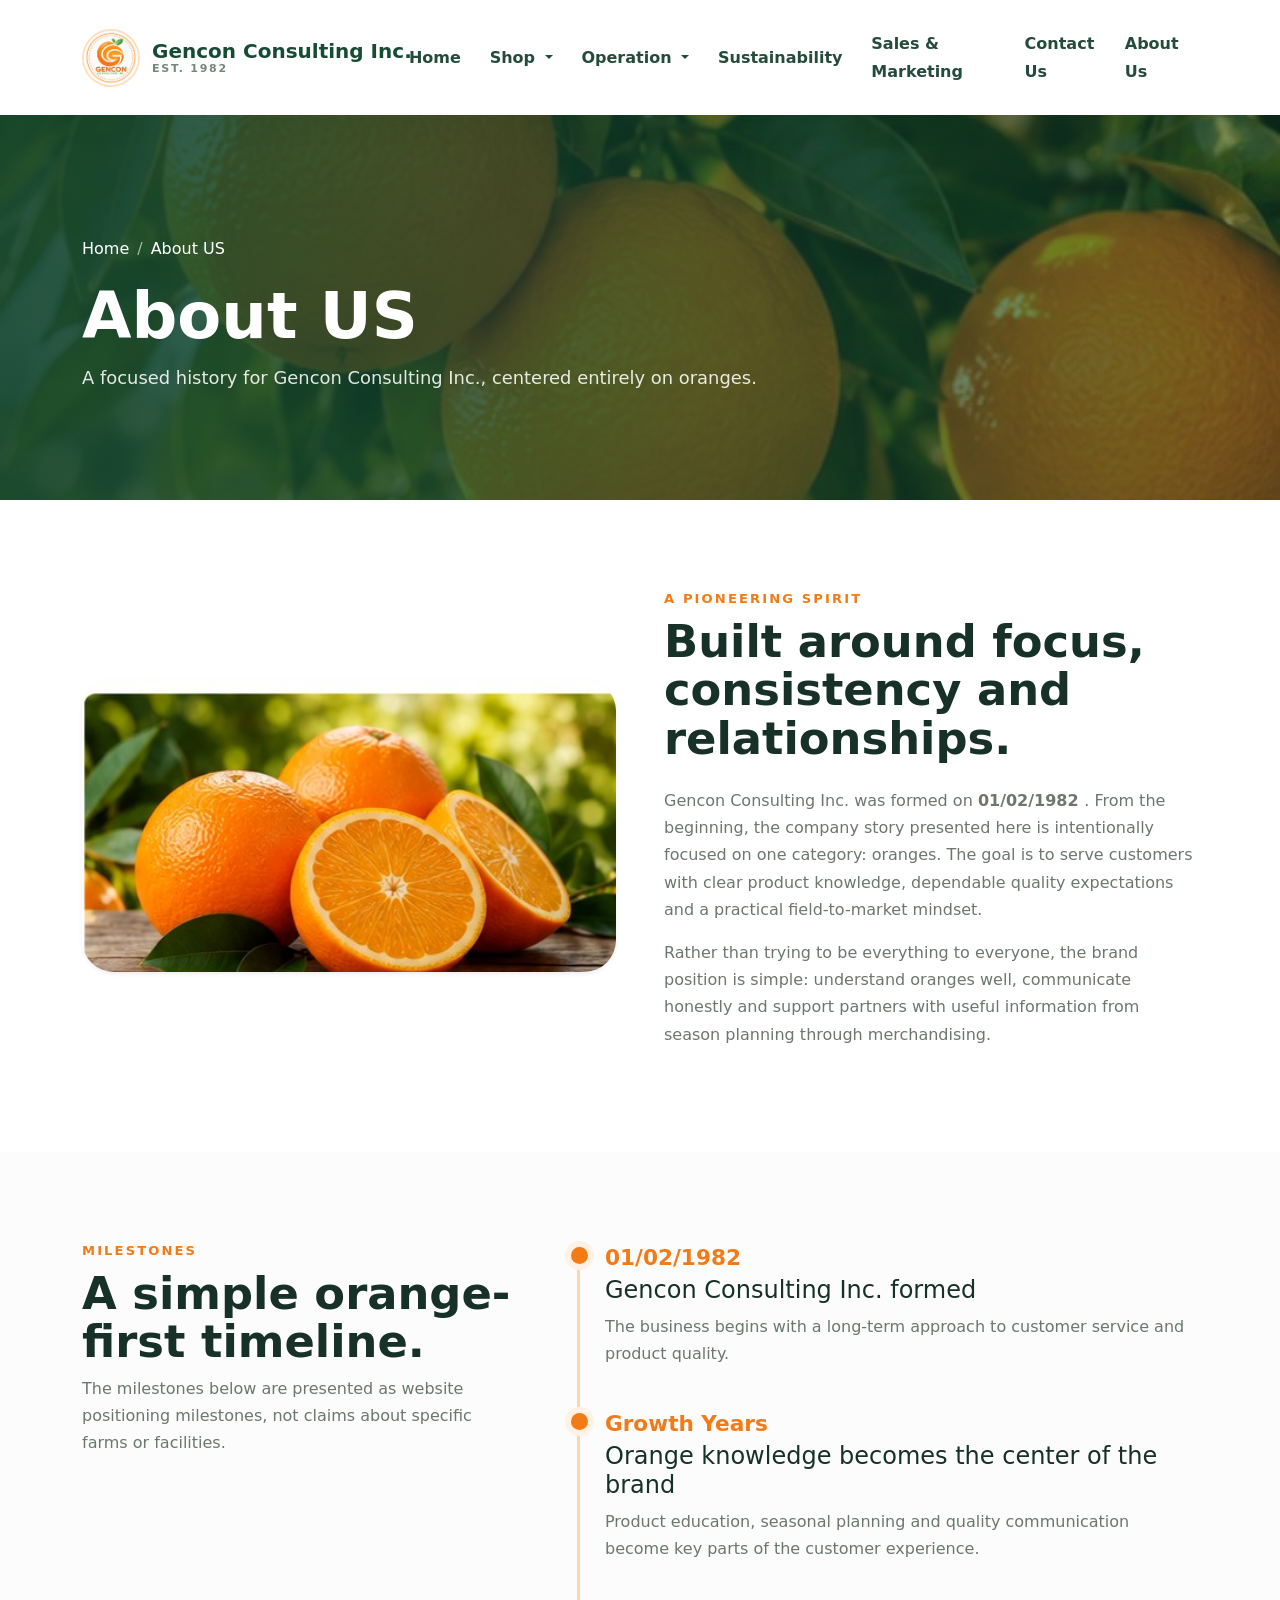
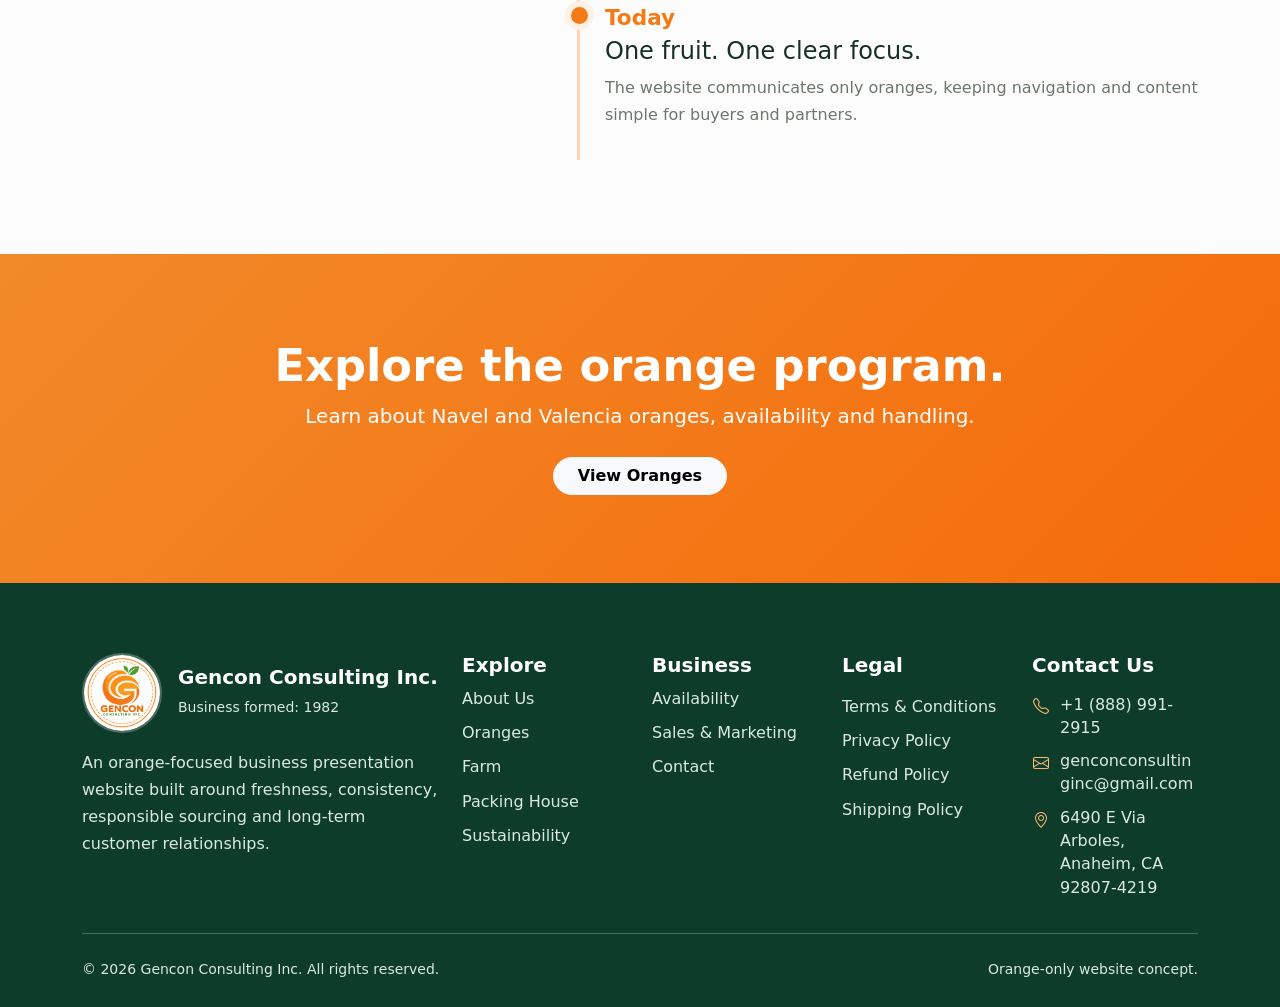
==== about.html @ 25b32a92 "new" ====
<!DOCTYPE html>
<html lang="en">
 <head>
  <meta charset="utf-8"/>
  <meta content="width=device-width, initial-scale=1" name="viewport"/>
  <title>
   Our Story | Gencon Consulting Inc.
  </title>
  <meta content="Gencon Consulting Inc. orange website" name="description"/>
  <link href="https://cdn.jsdelivr.net/npm/bootstrap@5.3.3/dist/css/bootstrap.min.css" rel="stylesheet"/>
  <link href="https://cdn.jsdelivr.net/npm/bootstrap-icons@1.11.3/font/bootstrap-icons.min.css" rel="stylesheet"/>
  <link href="assets/css/style.css" rel="stylesheet"/>
 </head>
 <body>

  <nav class="navbar navbar-expand-lg navbar-light sticky-top">
   <div class="container py-2">
    <a class="navbar-brand" href="/">
     <img alt="Gencon Consulting Inc. orange logo" class="brand-logo" src="assets/img/gencon-logo.jpg"/>
     <span class="brand-name">
      Gencon Consulting Inc.
      <small>
        EST. 1982
      </small>
     </span>
    </a>
    <button aria-controls="mainNav" aria-expanded="false" aria-label="Toggle navigation" class="navbar-toggler border-0" data-bs-target="#mainNav" data-bs-toggle="collapse" type="button">
     <span class="navbar-toggler-icon">
     </span>
    </button>
    <div class="collapse navbar-collapse" id="mainNav">
      <ul class="navbar-nav ms-auto align-items-lg-center">
      <li class="nav-item">
       <a class="nav-link" href="/">
        Home
       </a>
      </li>
      <li class="nav-item dropdown">
       <a class="nav-link dropdown-toggle" data-bs-toggle="dropdown" href="#" role="button" aria-expanded="false">
        Shop
       </a>
       <ul class="dropdown-menu border-0 shadow">
        <li><a class="dropdown-item" href="oranges.html">Oranges</a></li>
        <li><a class="dropdown-item" href="california-oranges.html">California Oranges</a></li>
       </ul>
      </li>
      <li class="nav-item dropdown">
       <a class="nav-link dropdown-toggle" data-bs-toggle="dropdown" href="#" role="button">
        Operation
       </a>
       <ul class="dropdown-menu border-0 shadow">
        <li>
         <a class="dropdown-item" href="farm.html">
          Farm
         </a>
        </li>
        <li>
         <a class="dropdown-item" href="packing-house.html">
          Packing House
         </a>
        </li>
        <li>
         <a class="dropdown-item" href="seasonal-availability.html">
          Seasonal Availability
         </a>
        </li>
       </ul>
      </li>
<li class="nav-item">
       <a class="nav-link" href="sustainability.html">
        Sustainability
       </a>
      </li>
      <li class="nav-item">
       <a class="nav-link" href="sales-marketing.html">
        Sales &amp; Marketing
       </a>
      </li>
      <li class="nav-item">
       <a class="nav-link" href="contact.html">
        Contact Us
       </a>
      </li>
      <li class="nav-item">
       <a class="nav-link" href="about.html">
        About Us
       </a>
      </li>
     </ul>
    </div>
   </div>
  </nav>
  <section class="page-hero">
   <div class="container">
    <nav aria-label="breadcrumb">
     <ol class="breadcrumb mb-3">
      <li class="breadcrumb-item">
       <a href="/">
        Home
       </a>
      </li>
      <li aria-current="page" class="breadcrumb-item active">
       About US
      </li>
     </ol>
    </nav>
    <h1>
     About US
    </h1>
    <p>
     A focused history for Gencon Consulting Inc., centered entirely on oranges.
    </p>
   </div>
  </section>
  <section class="section">
   <div class="container">
    <div class="row g-5 align-items-center">
     <div class="col-lg-6">
      <img alt="Fresh cut oranges" class="rounded-5 shadow-sm w-100" src="assets/img/orange-halves.jpg"/>
     </div>
     <div class="col-lg-6">
      <div class="section-eyebrow">
       A Pioneering Spirit
      </div>
      <h2 class="section-title mt-2">
       Built around focus, consistency and relationships.
      </h2>
      <p class="text-muted2 mt-4">
       Gencon Consulting Inc. was formed on
       <strong>
        01/02/1982
       </strong>
       . From the beginning, the company story presented here is intentionally focused on one category: oranges. The goal is to serve customers with clear product knowledge, dependable quality expectations and a practical field-to-market mindset.
      </p>
      <p class="text-muted2">
       Rather than trying to be everything to everyone, the brand position is simple: understand oranges well, communicate honestly and support partners with useful information from season planning through merchandising.
      </p>
     </div>
    </div>
   </div>
  </section>
  <section class="section soft-bg">
   <div class="container">
    <div class="row g-5">
     <div class="col-lg-5">
      <div class="section-eyebrow">
       Milestones
      </div>
      <h2 class="section-title mt-2">
       A simple orange-first timeline.
      </h2>
      <p class="text-muted2">
       The milestones below are presented as website positioning milestones, not claims about specific farms or facilities.
      </p>
     </div>
     <div class="col-lg-7">
      <div class="timeline">
       <div class="timeline-item">
        <div class="timeline-year">
         01/02/1982
        </div>
        <h4>
         Gencon Consulting Inc. formed
        </h4>
        <p class="text-muted2 mb-0">
         The business begins with a long-term approach to customer service and product quality.
        </p>
       </div>
       <div class="timeline-item">
        <div class="timeline-year">
         Growth Years
        </div>
        <h4>
         Orange knowledge becomes the center of the brand
        </h4>
        <p class="text-muted2 mb-0">
         Product education, seasonal planning and quality communication become key parts of the customer experience.
        </p>
       </div>
       <div class="timeline-item">
        <div class="timeline-year">
         Today
        </div>
        <h4>
         One fruit. One clear focus.
        </h4>
        <p class="text-muted2 mb-0">
         The website communicates only oranges, keeping navigation and content simple for buyers and partners.
        </p>
       </div>
      </div>
     </div>
    </div>
   </div>
  </section>
  <section class="section band-orange">
   <div class="container text-center">
    <h2 class="section-title text-white">
     Explore the orange program.
    </h2>
    <p class="lead mb-4">
     Learn about Navel and Valencia oranges, availability and handling.
    </p>
    <a class="btn btn-light rounded-pill fw-bold px-4" href="oranges.html">
     View Oranges
    </a>
   </div>
  </section>
  <footer class="footer mt-0">
   <div class="container">
    <div class="row g-4">
     <div class="col-lg-4">
      <div class="d-flex align-items-center gap-3 mb-3">
       <img alt="Gencon Consulting Inc. logo" class="footer-logo" src="assets/img/gencon-logo.jpg"/>
       <div>
        <h5 class="mb-1">
         Gencon Consulting Inc.
        </h5>
        <small>
         Business formed: 1982
        </small>
       </div>
      </div>
      <p class="mb-0">
       An orange-focused business presentation website built around freshness, consistency, responsible sourcing and long-term customer relationships.
      </p>
     </div>
     <div class="col-6 col-lg-2">
      <h5>
       Explore
      </h5>
      <a href="about.html">
       About Us
      </a>
      <a href="oranges.html">
       Oranges
      </a>
      <a href="farm.html">
       Farm
      </a>
      <a href="packing-house.html">
       Packing House
      </a>
      <a href="sustainability.html">
       Sustainability
      </a>
     </div>
     <div class="col-6 col-lg-2">
      <h5>
       Business
      </h5>
      <a href="seasonal-availability.html">
       Availability
      </a>
      <a href="sales-marketing.html">
       Sales &amp; Marketing
      </a>
      <a href="contact.html">
       Contact
      </a>
     </div>
     <div class="col-lg-4 footer-links-contact">
      <div class="row g-4">
       <div class="col-sm-6">
        <h5>
         Legal
        </h5>
        <a href="terms-and-conditions.html">
         Terms &amp; Conditions
        </a>
        <a href="privacy-policy.html">
         Privacy Policy
        </a>
        <a href="refund-policy.html">
         Refund Policy
        </a>
        <a href="shipping-information.html">
         Shipping Policy
        </a>
       </div>
       <div class="col-sm-6">
        <h5>
         Contact Us
        </h5>
        <div class="footer-contact">
         <div class="footer-contact-item">
          <i aria-hidden="true" class="bi bi-telephone">
          </i>
          <a href="tel:+18889912915">
           +1 (888) 991-2915
          </a>
         </div>
         <div class="footer-contact-item">
          <i aria-hidden="true" class="bi bi-envelope">
          </i>
          <a href="mailto:genconconsultinginc@gmail.com">
           genconconsultinginc@gmail.com
          </a>
         </div>
         <div class="footer-contact-item">
          <i aria-hidden="true" class="bi bi-geo-alt">
          </i>
          <span>
           6490 E Via Arboles, Anaheim, CA 92807-4219
          </span>
         </div>
        </div>
       </div>
      </div>
     </div>
    </div>
    <hr class="border-light opacity-25 my-4"/>
    <div class="d-flex justify-content-between flex-wrap gap-2 small">
     <span>
      © 2026 Gencon Consulting Inc. All rights reserved.
     </span>
     <span>
      Orange-only website concept.
     </span>
    </div>
   </div>
  </footer>
  <a aria-label="Back to top" class="back-to-top" href="#">
   <i class="bi bi-arrow-up">
   </i>
  </a>
  <script src="https://cdn.jsdelivr.net/npm/bootstrap@5.3.3/dist/js/bootstrap.bundle.min.js">
  </script>
  <script src="assets/js/main.js">
  </script>
 </body>
</html>
---- assets/css/style.css ----
:root {
  --orange:#f47a16;
  --orange-dark:#d95f00;
  --green:#174c34;
  --green-2:#2f7d4b;
  --cream:#fff8ef;
  --ink:#173129;
  --muted:#6b776f;
  --line:#e6ece8;
}
* {
  box-sizing:border-box
}
body {
  font-family:Inter,system-ui,-apple-system,Segoe UI,Roboto,Arial,sans-serif;
  color:var(--ink);
  background:#fff;
  line-height:1.7
}
a {
  text-decoration:none
}
img {
  max-width:100%
}
.top-strip {
  background:var(--green);
  color:#fff;
  font-size:.86rem;
  padding:.42rem 0
}
.navbar {
  background:#fff;
  box-shadow:0 6px 28px rgba(15,65,43,.08)
}
.navbar-brand {
  display:flex;
  align-items:center;
  gap:.75rem;
  color:var(--green)!important;
  font-weight:800;
  line-height:1.15
}
.brand-logo {
  width:58px;
  height:58px;
  object-fit:cover;
  border-radius:50%;
  border:2px solid #ffe0bf
}
.brand-name small {
  display:block;
  font-size:.69rem;
  letter-spacing:.16em;
  color:#74877b;
  font-weight:700
}
.nav-link {
  font-weight:700;
  color:#254b3c!important;
  padding:.9rem .9rem!important
}
.nav-link:hover,.nav-link.active {
  color:var(--orange)!important
}
.btn-orange {
  background:var(--orange);
  border-color:var(--orange);
  color:#fff;
  font-weight:800;
  border-radius:999px;
  padding:.8rem 1.45rem
}
.btn-orange:hover {
  background:var(--orange-dark);
  border-color:var(--orange-dark);
  color:#fff
}
.btn-outline-green {
  border:2px solid var(--green);
  color:var(--green);
  font-weight:800;
  border-radius:999px;
  padding:.72rem 1.35rem
}
.btn-outline-green:hover {
  background:var(--green);
  color:#fff
}
.hero {
  position:relative;
  min-height:620px;
  background:linear-gradient(90deg,rgba(255,255,255,.98) 0%,rgba(255,255,255,.87) 42%,rgba(255,255,255,.12) 67%),url('../img/hero-oranges.jpg') center/cover no-repeat;
  display:flex;
  align-items:center
}
.hero .eyebrow,.section-eyebrow {
  color:var(--orange);
  font-weight:900;
  letter-spacing:.16em;
  text-transform:uppercase;
  font-size:.82rem
}
.hero h1 {
  font-size:clamp(3rem,5vw,5.7rem);
  line-height:.98;
  font-weight:900;
  max-width:780px
}
.hero p {
  font-size:1.12rem;
  max-width:610px;
  color:#4f5e56
}
.section {
  padding:88px 0
}
.section-sm {
  padding:62px 0
}
.section-title {
  font-weight:900;
  line-height:1.08;
  font-size:clamp(2rem,3.5vw,3.8rem)
}
.text-muted2 {
  color:var(--muted)
}
.feature-card {
 
  border:1px solid var(--line);
  border-radius:24px;
  background:#fff;
  padding:28px;
  transition:.25s ease
}
.feature-card:hover {
  transform:translateY(-5px);
  box-shadow:0 18px 45px rgba(26,70,49,.1)
}
.icon-badge {
  width:58px;
  height:58px;
  border-radius:50%;
  display:grid;
  place-items:center;
  background:#fff1e2;
  color:var(--orange);
  font-size:1.45rem;
  margin-bottom:1rem
}
.photo-card {
  border-radius:28px;
  overflow:hidden;
  box-shadow:0 20px 60px rgba(19,64,43,.14)
}
.photo-card img {
  width:100%;
  height:100%;
  object-fit:cover
}
.band-green {
  background:var(--green);
  color:#fff
}
.band-orange {
  background:linear-gradient(135deg,#f28a2a,#f56b0a);
  color:#fff
}
.info-chip {
  display:inline-flex;
  align-items:center;
  gap:.45rem;
  padding:.45rem .8rem;
  border-radius:999px;
  background:#fff1e3;
  color:#a84d00;
  font-weight:800;
  font-size:.87rem
}
.page-hero {
  padding:120px 0 90px;
  background:linear-gradient(90deg,rgba(18,68,46,.92),rgba(18,68,46,.54)),url('../img/orange-cluster.jpg') center/cover;
  color:#fff
}
.page-hero h1 {
  font-weight:900;
  font-size:clamp(2.7rem,5vw,5rem)
}
.page-hero p {
  max-width:720px;
  font-size:1.12rem;
  color:rgba(255,255,255,.88)
}
.breadcrumb-item+.breadcrumb-item::before {
  color:rgba(255,255,255,.6)
}
.breadcrumb a,.breadcrumb-item.active {
  color:#fff
}
.timeline {
  position:relative;
  padding-left:38px
}
.timeline:before {
  content:"";
  position:absolute;
  left:10px;
  top:6px;
  bottom:6px;
  width:3px;
  background:#ffd4ac
}
.timeline-item {
  position:relative;
  padding:0 0 38px
}
.timeline-item:before {
  content:"";
  position:absolute;
  left:-34px;
  top:7px;
  width:17px;
  height:17px;
  border-radius:50%;
  background:var(--orange);
  box-shadow:0 0 0 6px #fff1e4
}
.timeline-year {
  font-weight:900;
  color:var(--orange);
  font-size:1.35rem
}
.orange-tabs .nav-link {
  border:1px solid var(--line);
  margin-right:.6rem;
  border-radius:999px!important;
  color:var(--green)!important;
  background:#fff
}
.orange-tabs .nav-link.active {
  background:var(--orange)!important;
  color:#fff!important;
  border-color:var(--orange)!important
}
.availability-table {
  overflow:hidden;
  border-radius:20px;
  border:1px solid var(--line)
}
.availability-table .month {
  font-size:.74rem;
  text-transform:uppercase;
  font-weight:900;
  color:#617168
}
.availability-bar {
  height:12px;
  background:#edf1ee;
  border-radius:10px;
  overflow:hidden
}
.availability-fill {
  height:100%;
  background:linear-gradient(90deg,#f6a140,#f36e0a);
  border-radius:10px
}
.soft-bg {
  background:#fbfcfb
}
.orange-bg {
  background:#fff7ec
}
.form-control,.form-select {
  border-radius:14px;
  padding:.82rem 1rem;
  border:1px solid #dfe7e2
}
.form-control:focus,.form-select:focus {
  border-color:#f6a15c;
  box-shadow:0 0 0 .2rem rgba(244,122,22,.12)
}
.footer {
  background:#0d3c2a;
  color:#dce9e1;
  padding:70px 0 25px
}
.footer h5 {
  color:#fff;
  font-weight:900
}
.footer a {
  color:#dce9e1;
  display:block;
  margin:.45rem 0
}
.footer a:hover {
  color:#ffb872
}
.footer-logo {
  width:80px;
  height:80px;
  border-radius:50%;
  object-fit:cover;
  border:2px solid rgba(255,255,255,.25)
}
.footer-links-contact h5 {
  margin-bottom: 1rem;
}
.footer-contact {
  margin-top: 0.15rem;
}
.footer-contact-item {
  display: flex;
  align-items: flex-start;
  gap: 0.65rem;
  margin: 0.65rem 0;
  line-height: 1.45;
}
.footer-contact-item i {
  flex: 0 0 1.1rem;
  width: 1.1rem;
  margin-top: 0.18rem;
  color: #ffb872;
  font-size: 1rem;
  text-align: center;
}
.footer-contact-item a, .footer-contact-item span {
  display: inline;
  margin: 0;
  overflow-wrap: anywhere;
}
.legal-copy h2 {
  font-weight:900;
  margin-top:2rem
}
.legal-copy h3 {
  font-weight:800;
  margin-top:1.5rem
}
.legal-copy p,.legal-copy li {
  color:#52635a
}
.card-clean {
  border:1px solid var(--line);
  border-radius:24px;
  overflow:hidden;
  background:#fff
}
.card-clean .card-body {
  padding:28px
}
.stat {
  border-left:4px solid var(--orange);
  padding-left:18px
}
.stat strong {
  display:block;
  font-size:1.7rem;
  color:var(--green)
}
.back-to-top {
  position:fixed;
  right:18px;
  bottom:18px;
  width:46px;
  height:46px;
  border-radius:50%;
  display:none;
  place-items:center;
  background:var(--green);
  color:#fff;
  z-index:1000;
  box-shadow:0 10px 25px rgba(0,0,0,.18)
}
@media (max-width:991.98px) {
  .hero {
    min-height:560px;
    background:linear-gradient(90deg,rgba(255,255,255,.96),rgba(255,255,255,.78)),url('../img/hero-oranges.jpg') center/cover
  }
  .navbar-collapse {
    padding:1rem 0
  }
  .page-hero {
    padding:90px 0 70px
  }
}
@media (max-width:575.98px) {
  .brand-name {
    font-size:.95rem
  }
  .brand-logo {
    width:48px;
    height:48px
  }
  .hero {
    min-height:520px
  }
  .section {
    padding:68px 0
  }
}


/* Added shopping and California orange pages */
.shop-page { background:#fffdf9; }
.shop-content { max-width:1180px; }
.shop-intro { text-align:center; max-width:900px; margin:0 auto; }
.shop-intro img { width:210px; height:210px; object-fit:contain; }
.product-card { border:1px solid var(--line); border-radius:22px; overflow:hidden; height:100%; background:#fff; transition:.25s ease; }
.product-card:hover { transform:translateY(-5px); box-shadow:0 18px 40px rgba(26,70,49,.10); }
.product-card .product-img { width:100%; height:230px; object-fit:contain; padding:20px; background:#fffaf4; }
.product-card .card-body { padding:22px; }
.product-price { color:var(--orange); font-size:1.35rem; font-weight:900; }
.shipping-content { max-width:1050px; }
.shipping-content figure { margin:25px auto 35px; text-align:center; }
.shipping-content figure img { width:100%; max-height:480px; object-fit:cover; border-radius:24px; box-shadow:0 18px 45px rgba(19,64,43,.12); }
.shipping-content figcaption { margin-top:10px; color:var(--muted); font-size:.9rem; }
.shipping-content .notice { border-left:5px solid var(--orange); background:#fff5e9; border-radius:12px; padding:18px 20px; }
.shipping-content .warning { color:#d93f22; font-weight:800; }
.shipping-content li { margin-bottom:16px; }
.orange-carousel .carousel-item img { height:390px; object-fit:contain; background:#fffaf4; border-radius:24px; }
.orange-carousel .carousel-caption { background:rgba(23,49,41,.86); border-radius:15px; padding:12px 18px; }
@media(max-width:575.98px){ .orange-carousel .carousel-item img{height:280px;} .product-card .product-img{height:200px;} }
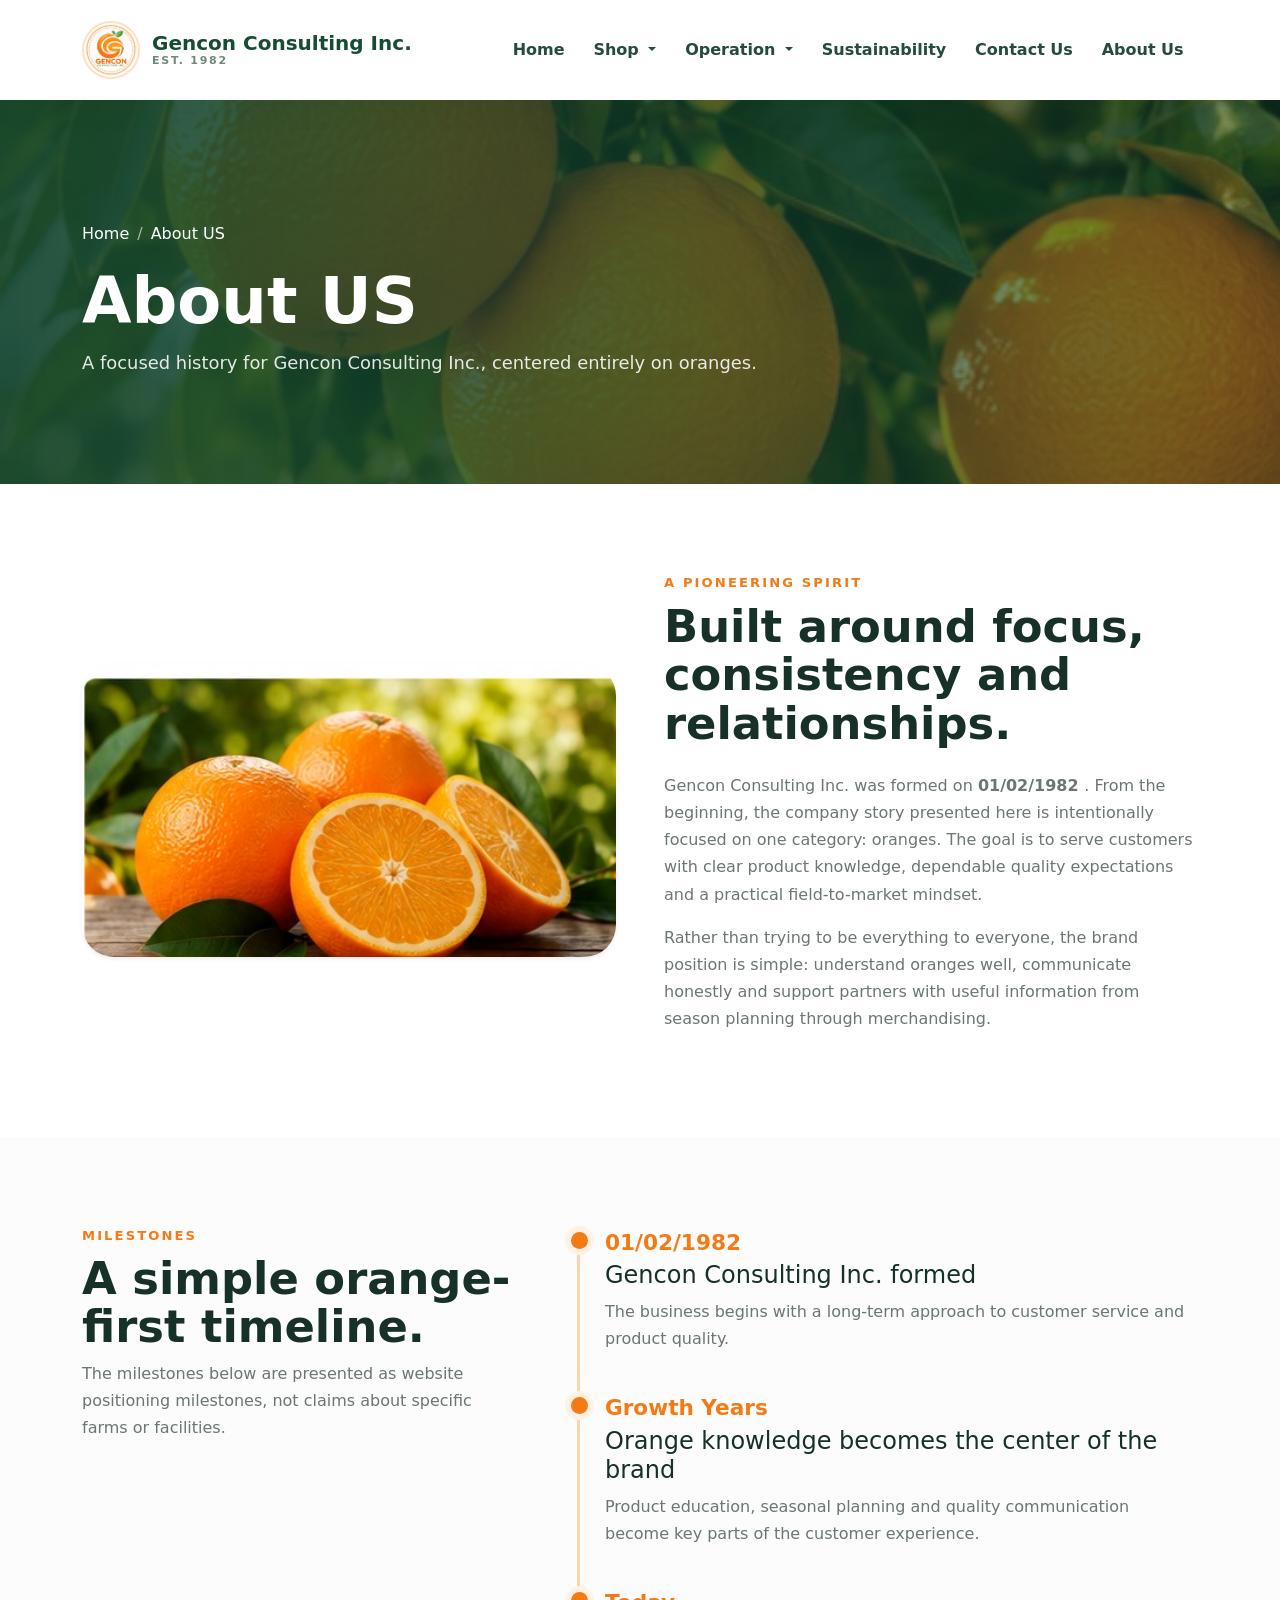
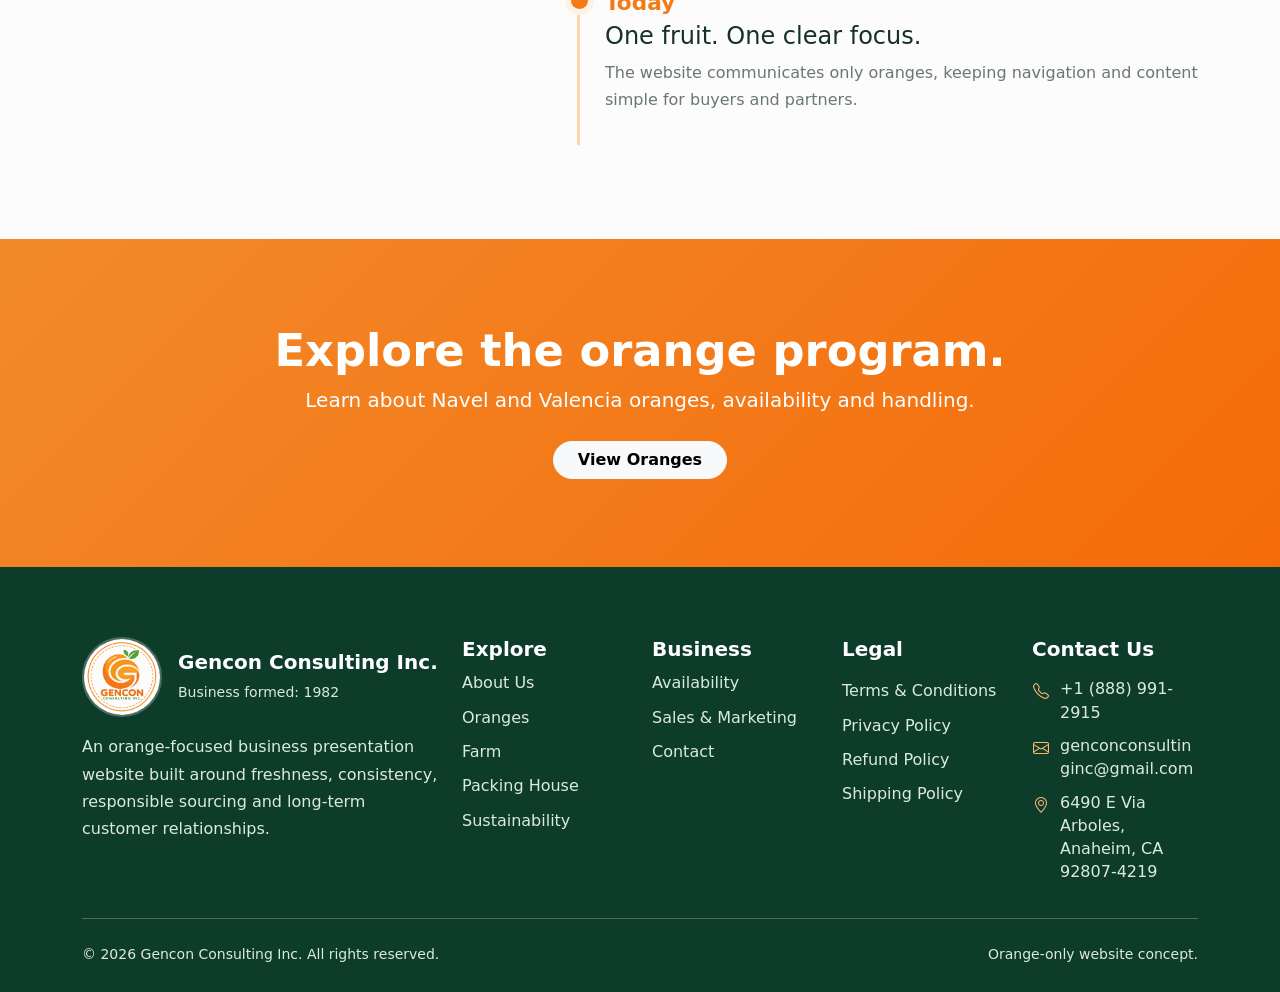
==== commit b741fe6c: "new" ====
--- a/about.html
+++ b/about.html
@@ -64,6 +64,11 @@
           Seasonal Availability
          </a>
         </li>
+        <li>
+       <a class="dropdown-item"href="sales-marketing.html">
+        Sales &amp; Marketing
+       </a>
+      </li>
        </ul>
       </li>
 <li class="nav-item">
@@ -71,11 +76,7 @@
         Sustainability
        </a>
       </li>
-      <li class="nav-item">
-       <a class="nav-link" href="sales-marketing.html">
-        Sales &amp; Marketing
-       </a>
-      </li>
+      
       <li class="nav-item">
        <a class="nav-link" href="contact.html">
         Contact Us
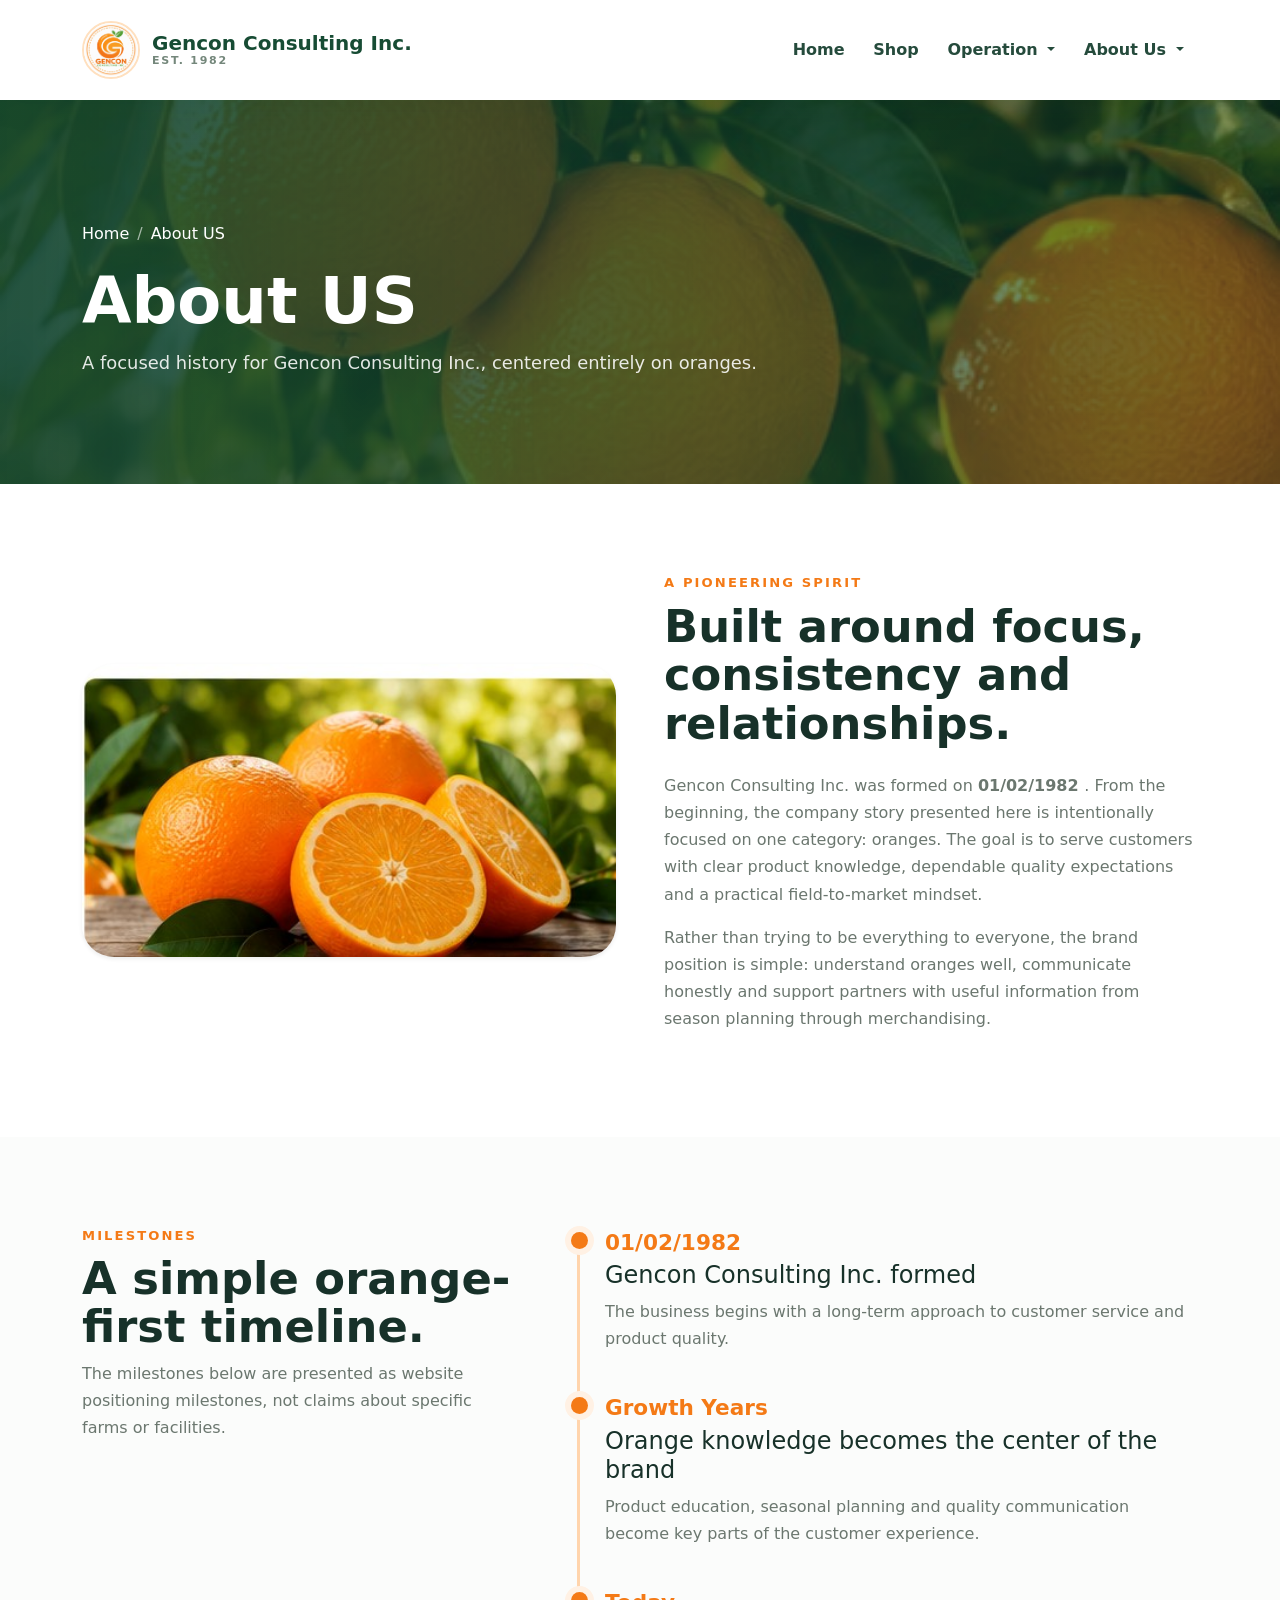
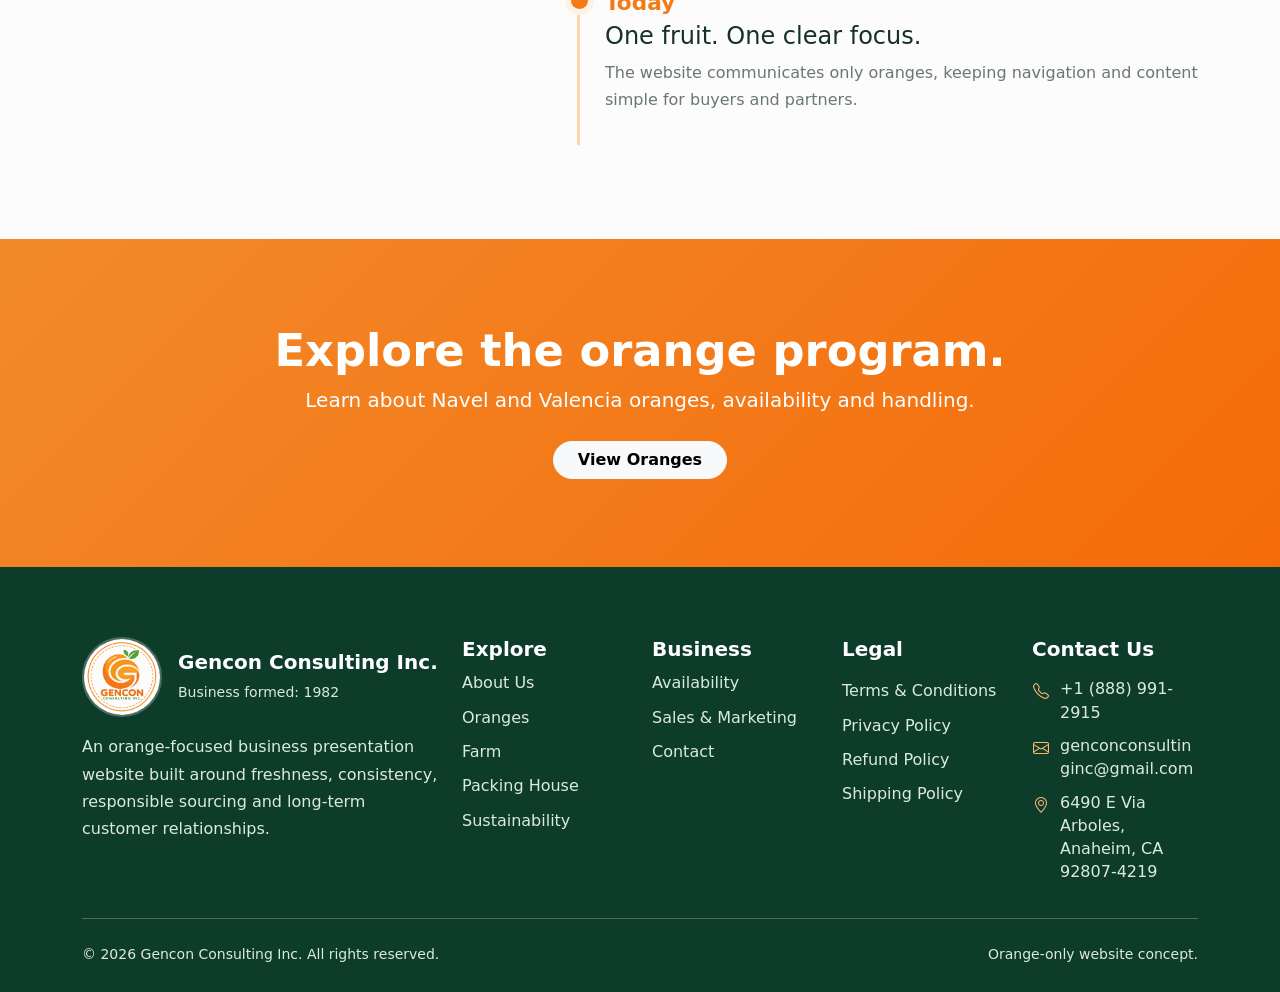
==== commit 97cbcf4e: "new" ====
--- a/about.html
+++ b/about.html
@@ -29,26 +29,23 @@
      </span>
     </button>
     <div class="collapse navbar-collapse" id="mainNav">
-      <ul class="navbar-nav ms-auto align-items-lg-center">
+     <ul class="navbar-nav ms-auto align-items-lg-center">
       <li class="nav-item">
        <a class="nav-link" href="/">
         Home
        </a>
       </li>
-      <li class="nav-item dropdown">
-       <a class="nav-link dropdown-toggle" data-bs-toggle="dropdown" href="#" role="button" aria-expanded="false">
+      <li class="nav-item">
+       <a class="nav-link" href="california-oranges.html">
         Shop
        </a>
-       <ul class="dropdown-menu border-0 shadow">
-        <li><a class="dropdown-item" href="oranges.html">Oranges</a></li>
-        <li><a class="dropdown-item" href="california-oranges.html">California Oranges</a></li>
-       </ul>
       </li>
       <li class="nav-item dropdown">
        <a class="nav-link dropdown-toggle" data-bs-toggle="dropdown" href="#" role="button">
         Operation
        </a>
        <ul class="dropdown-menu border-0 shadow">
+        <li><a class="dropdown-item" href="oranges.html">Oranges</a></li>
         <li>
          <a class="dropdown-item" href="farm.html">
           Farm
@@ -69,23 +66,21 @@
         Sales &amp; Marketing
        </a>
       </li>
+        <a class="dropdown-item"href="sustainability.html">
+        Sustainability
+       </a>
+      </li>
        </ul>
       </li>
-<li class="nav-item">
-       <a class="nav-link" href="sustainability.html">
-        Sustainability
-       </a>
-      </li>
       
-      <li class="nav-item">
-       <a class="nav-link" href="contact.html">
-        Contact Us
-       </a>
-      </li>
-      <li class="nav-item">
-       <a class="nav-link" href="about.html">
+      <li class="nav-item dropdown">
+       <a class="nav-link dropdown-toggle" data-bs-toggle="dropdown" href="#" role="button" aria-expanded="false">
         About Us
        </a>
+       <ul class="dropdown-menu border-0 shadow">
+         <li><a class="dropdown-item" href="about.html">About</a></li>
+         <li><a class="dropdown-item" href="contact.html">Contact US</a></li>
+       </ul>
       </li>
      </ul>
     </div>
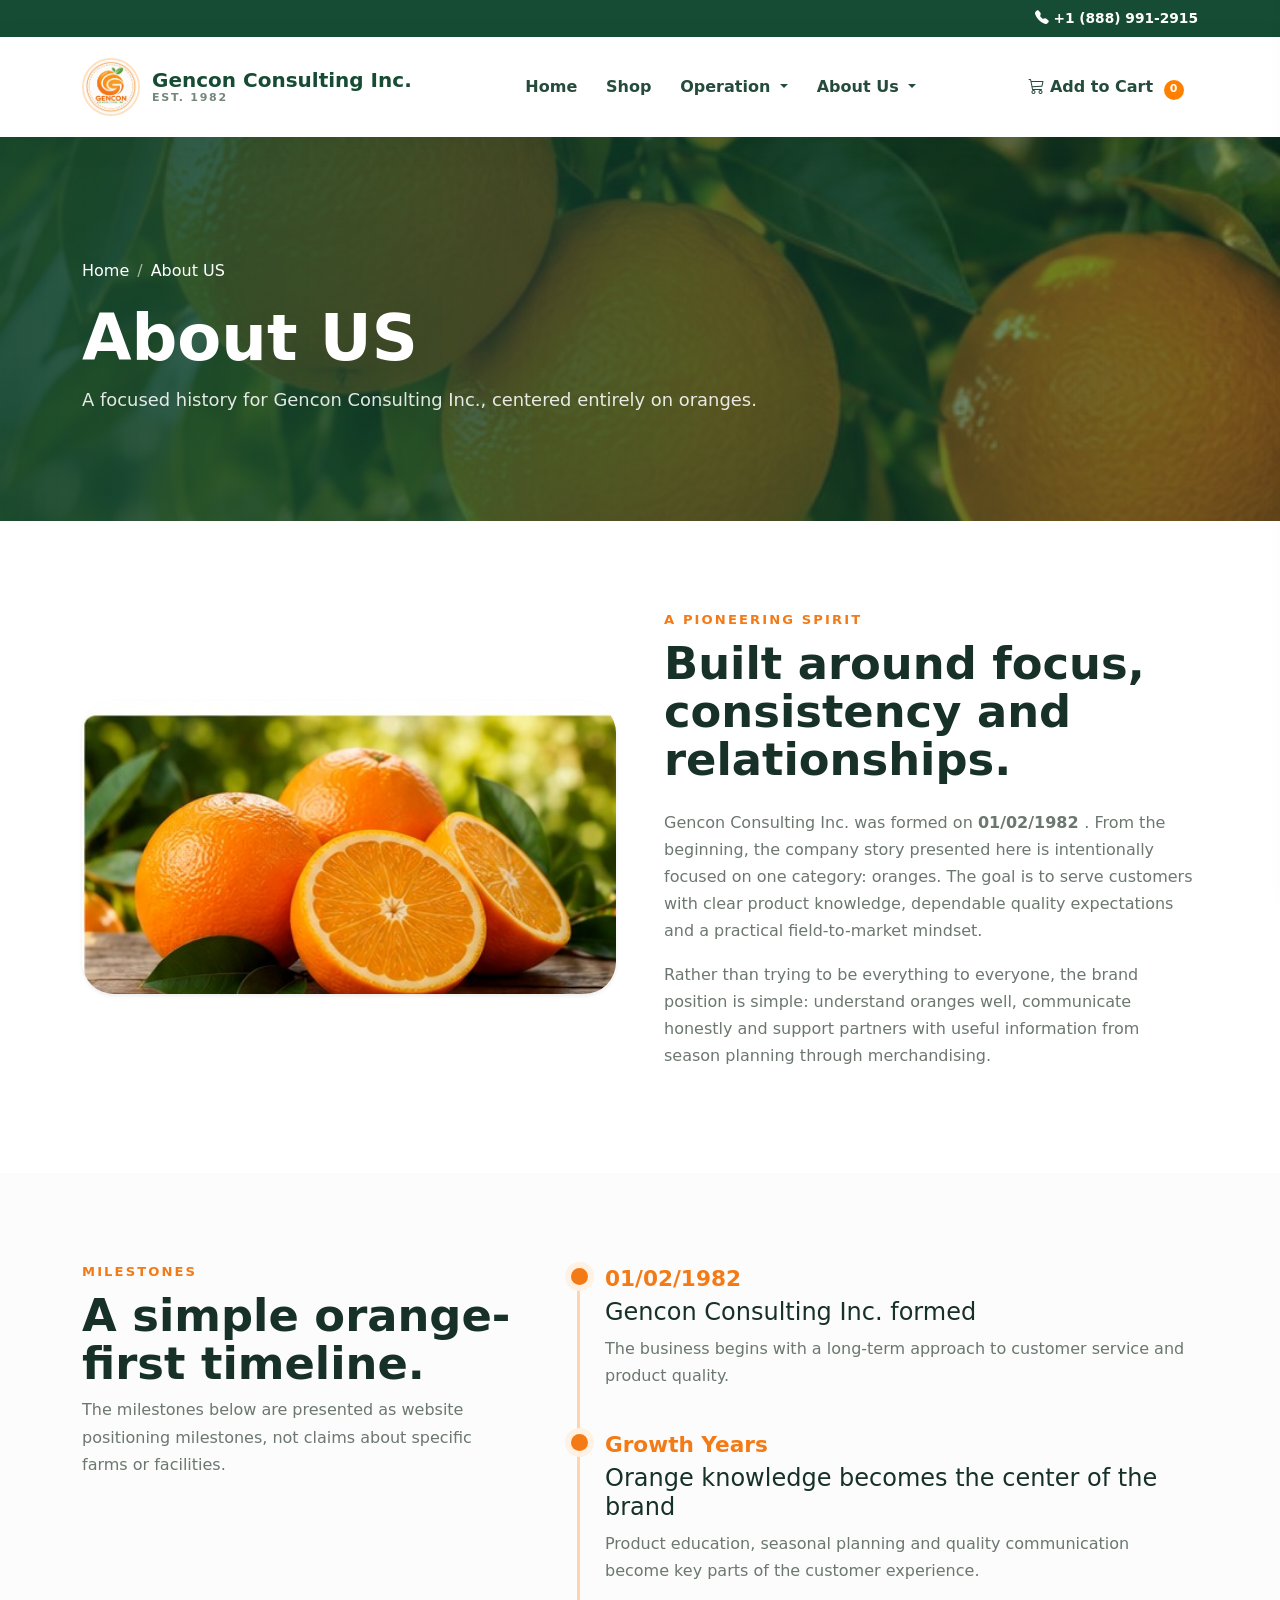
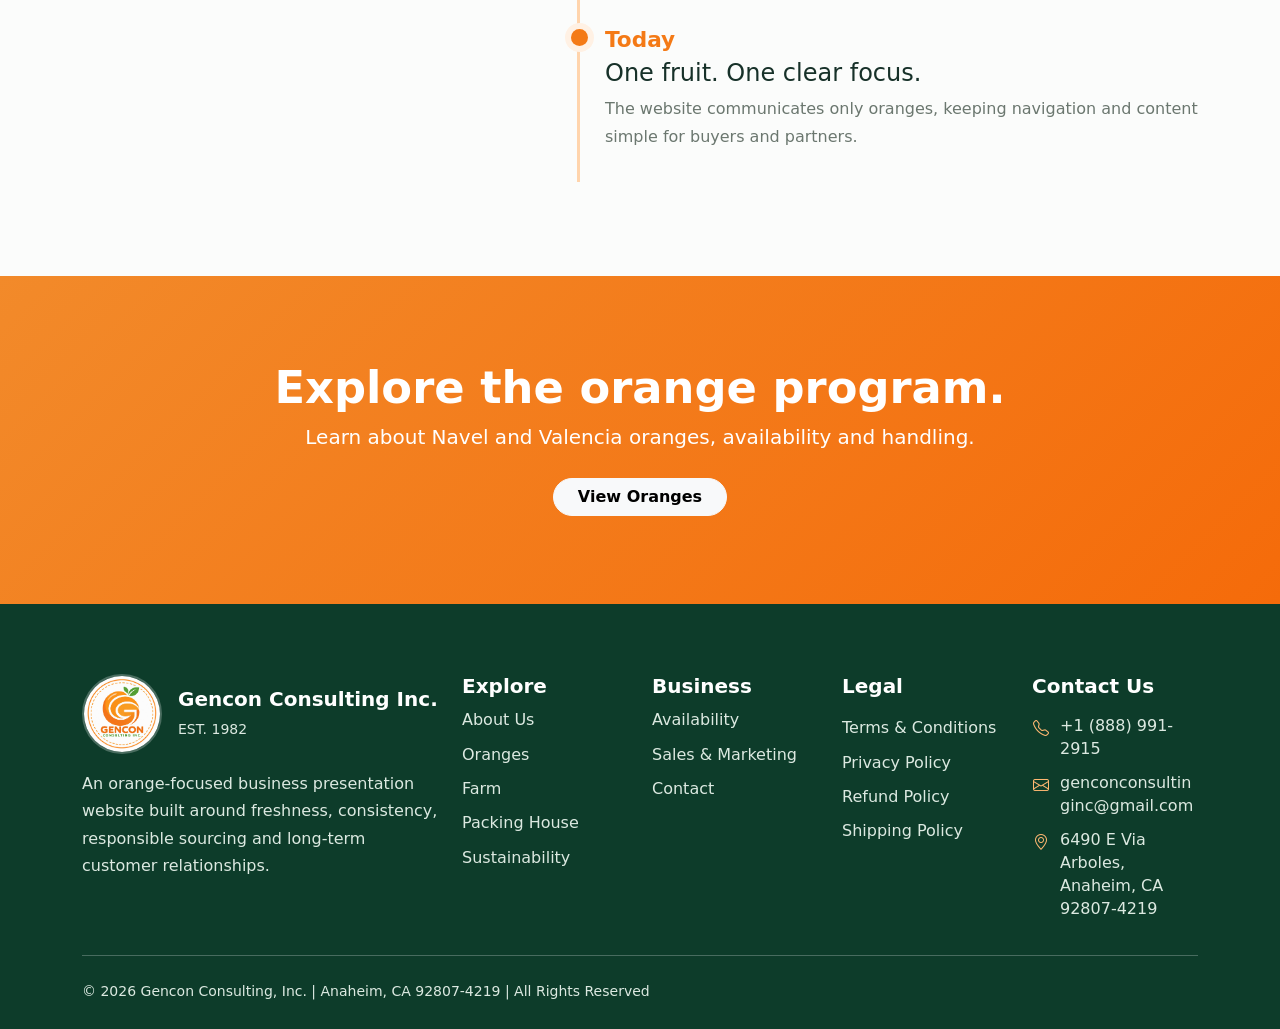
==== commit 86d8595a: "new" ====
--- a/about.html
+++ b/about.html
@@ -12,80 +12,148 @@
   <link href="assets/css/style.css" rel="stylesheet"/>
  </head>
  <body>
+<div class="top-strip">
+   <div class="container d-flex justify-content-end  gap-3 flex-wrap">
+   
+    <span>
+     <a href="tel:+18889912915" class="text-decoration-none text-white fw-bold">
+            <i class="bi bi-telephone-fill"></i>
+            +1 (888) 991-2915
+        </a>
+    </span>
+   </div>
+  </div>
 
   <nav class="navbar navbar-expand-lg navbar-light sticky-top">
-   <div class="container py-2">
-    <a class="navbar-brand" href="/">
-     <img alt="Gencon Consulting Inc. orange logo" class="brand-logo" src="assets/img/gencon-logo.jpg"/>
-     <span class="brand-name">
-      Gencon Consulting Inc.
-      <small>
-        EST. 1982
-      </small>
-     </span>
-    </a>
-    <button aria-controls="mainNav" aria-expanded="false" aria-label="Toggle navigation" class="navbar-toggler border-0" data-bs-target="#mainNav" data-bs-toggle="collapse" type="button">
-     <span class="navbar-toggler-icon">
-     </span>
-    </button>
-    <div class="collapse navbar-collapse" id="mainNav">
-     <ul class="navbar-nav ms-auto align-items-lg-center">
-      <li class="nav-item">
-       <a class="nav-link" href="/">
-        Home
-       </a>
-      </li>
-      <li class="nav-item">
-       <a class="nav-link" href="california-oranges.html">
-        Shop
-       </a>
-      </li>
-      <li class="nav-item dropdown">
-       <a class="nav-link dropdown-toggle" data-bs-toggle="dropdown" href="#" role="button">
-        Operation
-       </a>
-       <ul class="dropdown-menu border-0 shadow">
-        <li><a class="dropdown-item" href="oranges.html">Oranges</a></li>
-        <li>
-         <a class="dropdown-item" href="farm.html">
-          Farm
-         </a>
-        </li>
-        <li>
-         <a class="dropdown-item" href="packing-house.html">
-          Packing House
-         </a>
-        </li>
-        <li>
-         <a class="dropdown-item" href="seasonal-availability.html">
-          Seasonal Availability
-         </a>
-        </li>
-        <li>
-       <a class="dropdown-item"href="sales-marketing.html">
-        Sales &amp; Marketing
-       </a>
-      </li>
-        <a class="dropdown-item"href="sustainability.html">
-        Sustainability
-       </a>
-      </li>
-       </ul>
-      </li>
-      
-      <li class="nav-item dropdown">
-       <a class="nav-link dropdown-toggle" data-bs-toggle="dropdown" href="#" role="button" aria-expanded="false">
-        About Us
-       </a>
-       <ul class="dropdown-menu border-0 shadow">
-         <li><a class="dropdown-item" href="about.html">About</a></li>
-         <li><a class="dropdown-item" href="contact.html">Contact US</a></li>
-       </ul>
-      </li>
-     </ul>
-    </div>
-   </div>
-  </nav>
+    <div class="container py-2">
+
+        <a class="navbar-brand" href="/">
+            <img
+                alt="Gencon Consulting Inc. orange logo"
+                class="brand-logo"
+                src="assets/img/gencon-logo.jpg"
+            />
+
+            <span class="brand-name">
+                Gencon Consulting Inc.
+                <small>EST. 1982</small>
+            </span>
+        </a>
+
+        <button
+            aria-controls="mainNav"
+            aria-expanded="false"
+            aria-label="Toggle navigation"
+            class="navbar-toggler border-0"
+            data-bs-target="#mainNav"
+            data-bs-toggle="collapse"
+            type="button"
+        >
+            <span class="navbar-toggler-icon"></span>
+        </button>
+
+        <div class="collapse navbar-collapse" id="mainNav">
+
+            <ul class="navbar-nav mx-auto align-items-lg-center">
+
+                <li class="nav-item">
+                    <a class="nav-link" href="/">Home</a>
+                </li>
+
+                <li class="nav-item">
+                    <a class="nav-link" href="california-oranges.html">Shop</a>
+                </li>
+
+                <li class="nav-item dropdown">
+                    <a
+                        class="nav-link dropdown-toggle"
+                        data-bs-toggle="dropdown"
+                        href="#"
+                        role="button"
+                    >
+                        Operation
+                    </a>
+
+                    <ul class="dropdown-menu border-0 shadow">
+                        <li>
+                            <a class="dropdown-item" href="oranges.html">
+                                Oranges
+                            </a>
+                        </li>
+
+                        <li>
+                            <a class="dropdown-item" href="farm.html">
+                                Farm
+                            </a>
+                        </li>
+
+                        <li>
+                            <a class="dropdown-item" href="packing-house.html">
+                                Packing House
+                            </a>
+                        </li>
+
+                        <li>
+                            <a class="dropdown-item" href="seasonal-availability.html">
+                                Seasonal Availability
+                            </a>
+                        </li>
+
+                        <li>
+                            <a class="dropdown-item" href="sales-marketing.html">
+                                Sales &amp; Marketing
+                            </a>
+                        </li>
+
+                        <li>
+                            <a class="dropdown-item" href="sustainability.html">
+                                Sustainability
+                            </a>
+                        </li>
+                    </ul>
+                </li>
+
+                <li class="nav-item dropdown">
+                    <a
+                        class="nav-link dropdown-toggle"
+                        data-bs-toggle="dropdown"
+                        href="#"
+                        role="button"
+                    >
+                        About Us
+                    </a>
+
+                    <ul class="dropdown-menu border-0 shadow">
+                        <li>
+                            <a class="dropdown-item" href="about.html">
+                                About
+                            </a>
+                        </li>
+
+                        <li>
+                            <a class="dropdown-item" href="contact.html">
+                                Contact US
+                            </a>
+                        </li>
+                    </ul>
+                </li>
+
+               
+
+            </ul>
+        </div>
+        <div>
+           <!-- CART -->
+                <div class="nav-item">
+                    <a class="nav-link gencon-cart-link" href="#cart" id="cartToggle">
+                        <i class="bi bi-cart3"></i>
+                        Add to Cart
+                        <span class="gencon-cart-count" id="cartCount">0</span>
+                    </a>
+                  </div>
+        </div>
+    </div>
+</nav>
   <section class="page-hero">
    <div class="container">
     <nav aria-label="breadcrumb">
@@ -213,7 +281,7 @@
          Gencon Consulting Inc.
         </h5>
         <small>
-         Business formed: 1982
+         EST. 1982
         </small>
        </div>
       </div>
@@ -308,11 +376,9 @@
     <hr class="border-light opacity-25 my-4"/>
     <div class="d-flex justify-content-between flex-wrap gap-2 small">
      <span>
-      © 2026 Gencon Consulting Inc. All rights reserved.
+      © 2026 Gencon Consulting, Inc. | Anaheim, CA 92807-4219 | All Rights Reserved
      </span>
-     <span>
-      Orange-only website concept.
-     </span>
+     
     </div>
    </div>
   </footer>
--- a/assets/css/style.css
+++ b/assets/css/style.css
@@ -17,6 +17,221 @@
   background:#fff;
   line-height:1.7
 }
+/* ================================
+   GENCON NEW BUTTONS + CART ONLY
+================================ */
+
+/* Top Bar */
+.gencon-top-bar {
+    background: #161616;
+    padding: 8px 0;
+}
+
+.gencon-top-bar a {
+    color: #fff;
+    text-decoration: none;
+    font-size: 14px;
+    font-weight: 600;
+}
+
+.gencon-top-bar a i {
+    margin-right: 7px;
+}
+
+
+/* Navbar Cart */
+.gencon-cart-link {
+    position: relative;
+}
+
+.gencon-cart-count {
+    display: inline-flex;
+    align-items: center;
+    justify-content: center;
+    min-width: 20px;
+    height: 20px;
+    padding: 0 5px;
+    margin-left: 5px;
+    border-radius: 50%;
+    background: #ff8000;
+    color: #fff;
+    font-size: 11px;
+    font-weight: 700;
+}
+
+
+/* Add To Cart Button */
+.gencon-add-cart-btn {
+    display: inline-flex;
+    align-items: center;
+    justify-content: center;
+    gap: 7px;
+    border: 0;
+    border-radius: 30px;
+    background: #ff8000;
+    color: #fff;
+    padding: 10px 20px;
+    min-width: 145px;
+    font-size: 14px;
+    font-weight: 700;
+    cursor: pointer;
+    transition: all .2s ease;
+}
+
+.gencon-add-cart-btn:hover {
+    background: #e86600;
+    color: #fff;
+}
+
+
+/* Still Growing Button */
+.gencon-still-growing {
+    display: inline-flex;
+    align-items: center;
+    justify-content: center;
+    border: 0;
+    border-radius: 30px;
+    background: #f6ead9;
+    color: #80551e;
+    padding: 9px 22px;
+    min-width: 145px;
+    font-size: 14px;
+    font-weight: 700;
+    cursor: default;
+}
+
+
+/* Cart Panel */
+.gencon-cart-panel {
+    position: fixed;
+    top: 0;
+    right: -420px;
+    width: 390px;
+    max-width: 92%;
+    height: 100vh;
+    background: #fff;
+    z-index: 9999;
+    box-shadow: -8px 0 30px rgba(0, 0, 0, .15);
+    transition: right .3s ease;
+    display: flex;
+    flex-direction: column;
+}
+
+.gencon-cart-panel.active {
+    right: 0;
+}
+
+
+/* Cart Header */
+.gencon-cart-header {
+    display: flex;
+    align-items: center;
+    justify-content: space-between;
+    padding: 20px;
+    border-bottom: 1px solid #eee;
+}
+
+.gencon-cart-header h4 {
+    margin: 0;
+    font-size: 20px;
+    font-weight: 700;
+}
+
+.gencon-cart-close {
+    border: 0;
+    background: transparent;
+    font-size: 18px;
+    cursor: pointer;
+}
+
+
+/* Cart Items */
+.gencon-cart-items {
+    flex: 1;
+    overflow-y: auto;
+    padding: 20px;
+}
+
+.gencon-empty-cart {
+    margin: 0;
+    text-align: center;
+    color: #777;
+}
+
+
+.gencon-cart-item {
+    padding: 13px 0;
+    border-bottom: 1px solid #eee;
+}
+
+.gencon-cart-item-name {
+    display: block;
+    font-size: 14px;
+    font-weight: 600;
+    color: #222;
+    margin-bottom: 5px;
+}
+
+.gencon-cart-item-price {
+    font-size: 14px;
+    font-weight: 700;
+    color: #e86600;
+}
+
+
+/* Cart Footer */
+.gencon-cart-footer {
+    padding: 20px;
+    border-top: 1px solid #eee;
+}
+
+.gencon-cart-total {
+    display: flex;
+    justify-content: space-between;
+    align-items: center;
+    margin-bottom: 15px;
+    font-size: 16px;
+}
+
+.gencon-cart-total strong {
+    color: #e86600;
+}
+
+
+/* Cart Action Buttons */
+.gencon-cart-actions {
+    display: flex;
+    gap: 10px;
+}
+
+.gencon-purchase-btn,
+.gencon-checkout-btn {
+    flex: 1;
+    border: 0;
+    border-radius: 30px;
+    padding: 11px 15px;
+    font-size: 14px;
+    font-weight: 700;
+    cursor: pointer;
+}
+
+.gencon-purchase-btn {
+    background: #161616;
+    color: #fff;
+    text-align: center;
+}
+
+.gencon-checkout-btn {
+    background: #ff8000;
+    color: #fff;
+}
+
+.gencon-purchase-btn:hover,
+.gencon-checkout-btn:hover {
+    opacity: .9;
+}
+
+
 a {
   text-decoration:none
 }
@@ -373,6 +588,32 @@
   z-index:1000;
   box-shadow:0 10px 25px rgba(0,0,0,.18)
 }
+
+.california-page{background:#fffaf4}
+.california-page .source-copy p,.california-page .source-copy li{font-size:1.03rem;line-height:1.8;color:#333}
+.california-page .source-copy strong{font-weight:700}
+.california-page .source-copy h2{font-weight:800}
+.california-hero{background:linear-gradient(135deg,#fff4df,#fffaf4);padding:75px 0 45px;border-bottom:1px solid #f0dfc9}
+.california-hero img{width:210px;height:210px;object-fit:contain;background:#fff;border-radius:50%;box-shadow:0 15px 40px rgba(90,55,20,.12)}
+.coupon-box{background:#fff;border:1px solid #ead8bd;border-radius:18px;padding:24px;box-shadow:0 10px 30px rgba(90,55,20,.07)}
+.coupon-box .coupon{color:#ff8000;text-decoration:underline;font-weight:800}
+.price-note{background:#161616;color:#ff8000;border-radius:10px;padding:15px 20px;text-align:center;font-size:1.05rem}
+.service-img{max-width:100%;height:auto;display:block;margin:25px auto}
+.product-slider-section{background:#fff;padding:70px 0}
+.product-slide-card{height:100%;background:#fff;border:1px solid #ead8bd;border-radius:18px;overflow:hidden;box-shadow:0 10px 28px rgba(76,45,12,.08)}
+.product-slide-card img{width:100%;height:245px;object-fit:contain;background:#fff7ed;padding:18px}
+.product-slide-card .card-body{padding:22px}
+.product-slide-card h3{font-size:1.02rem;min-height:58px;color:#222}
+.product-slide-card .vendor{font-size:.88rem;color:#777}
+.product-slide-card .stars{color:#ff8000;letter-spacing:1px}
+.product-slide-card .price{font-size:1.25rem;font-weight:800;color:#e86600}
+.product-slide-card .status{display:inline-block;background:#f6ead9;color:#80551e;border-radius:30px;padding:5px 12px;font-size:.78rem;font-weight:700}
+.carousel-control-prev,.carousel-control-next{width:48px;height:48px;top:45%;bottom:auto;border-radius:50%;background:#ff8000;opacity:1}
+.carousel-control-prev{left:-25px}.carousel-control-next{right:-25px}
+.carousel-indicators{bottom:-48px}
+.carousel-indicators [data-bs-target]{background:#ff8000;width:28px;height:5px;border:0;border-radius:5px}
+
+
 @media (max-width:991.98px) {
   .hero {
     min-height:560px;
@@ -384,6 +625,9 @@
   .page-hero {
     padding:90px 0 70px
   }
+  .carousel-control-prev{left:-10px}
+.carousel-control-next{right:-10px}
+.product-slide-card img{height:220px}
 }
 @media (max-width:575.98px) {
   .brand-name {
@@ -400,6 +644,8 @@
     padding:68px 0
   }
 }
+
+
 
 
 /* Added shopping and California orange pages */
@@ -422,3 +668,23 @@
 .orange-carousel .carousel-item img { height:390px; object-fit:contain; background:#fffaf4; border-radius:24px; }
 .orange-carousel .carousel-caption { background:rgba(23,49,41,.86); border-radius:15px; padding:12px 18px; }
 @media(max-width:575.98px){ .orange-carousel .carousel-item img{height:280px;} .product-card .product-img{height:200px;} }
+
+/* Mobile */
+@media (max-width: 575px) {
+
+    .gencon-cart-panel {
+        width: 100%;
+        max-width: 100%;
+    }
+
+    .gencon-add-cart-btn,
+    .gencon-still-growing {
+        width: 100%;
+    }
+    .california-hero{padding:50px 0 35px}
+.product-slide-card img{height:210px}
+.carousel-control-prev,.carousel-control-next{width:40px;height:40px}
+.carousel-control-prev{left:0}
+.carousel-control-next{right:0}
+
+}
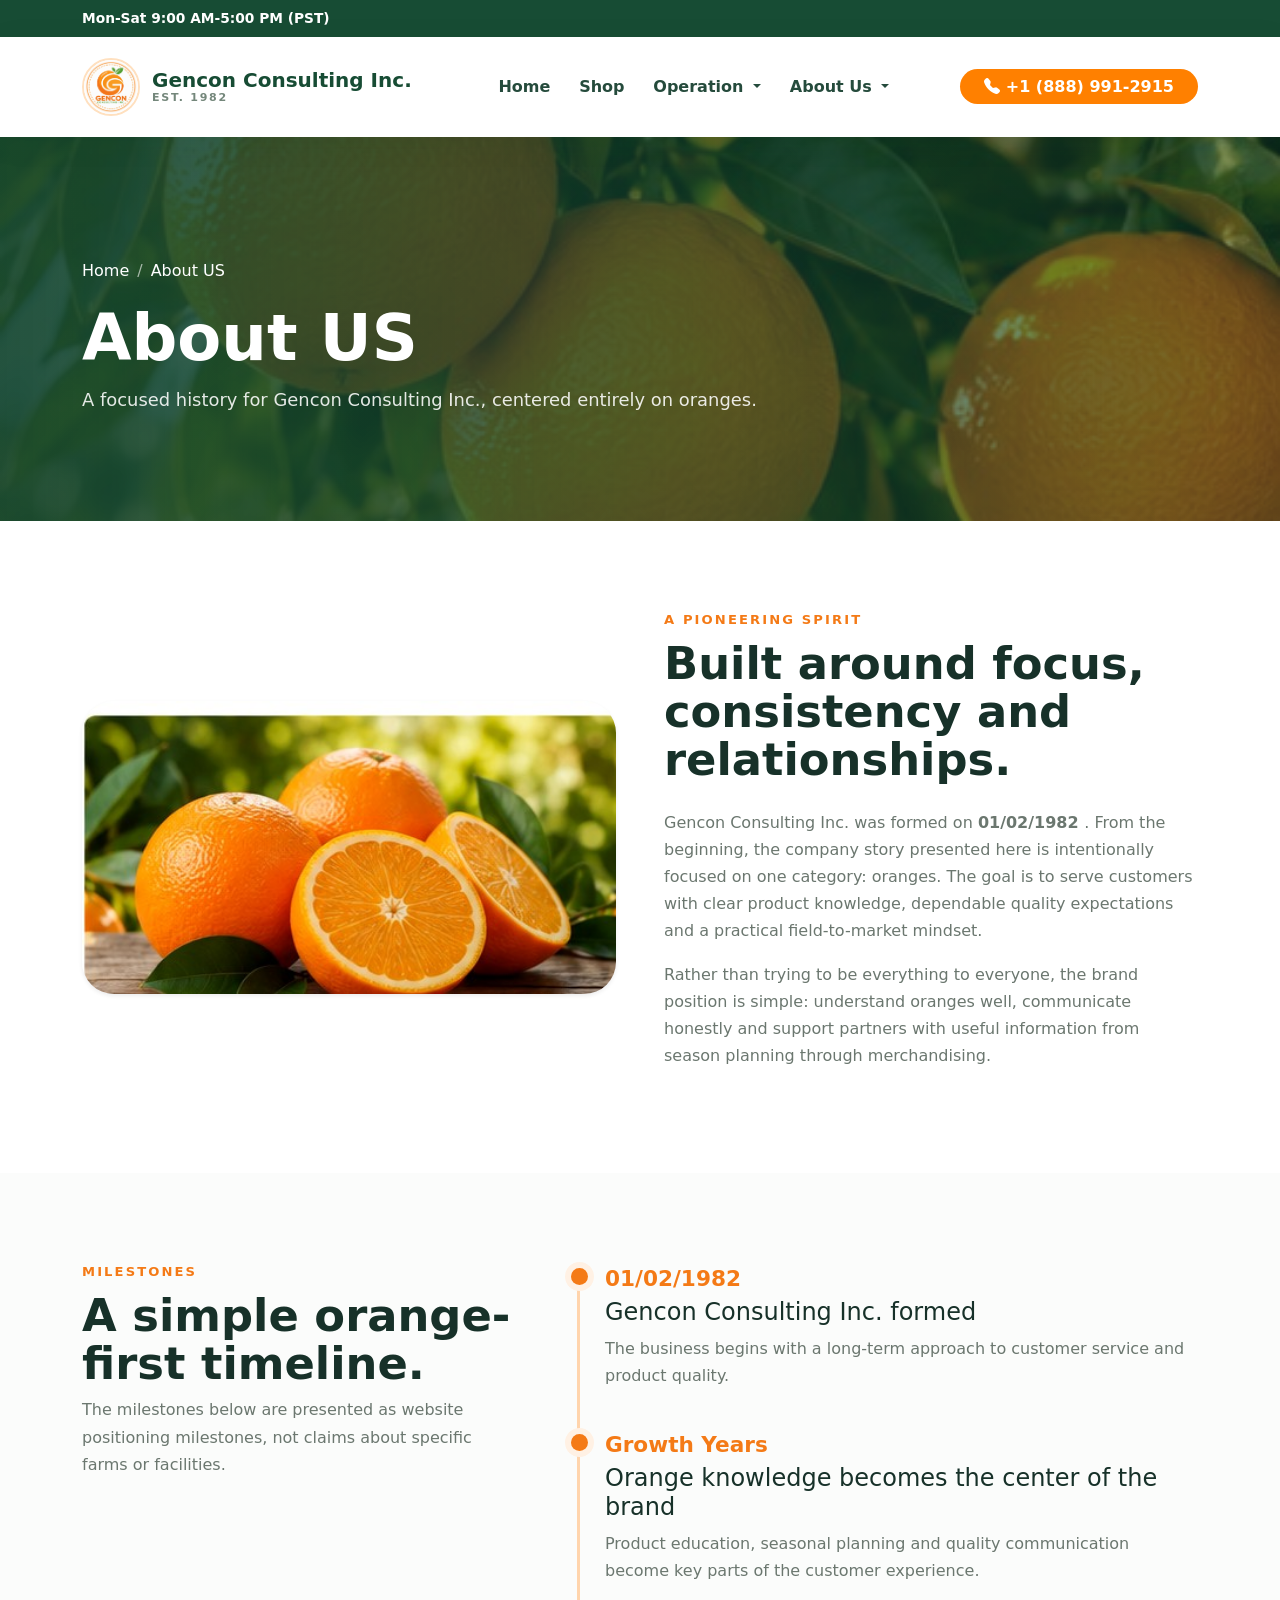
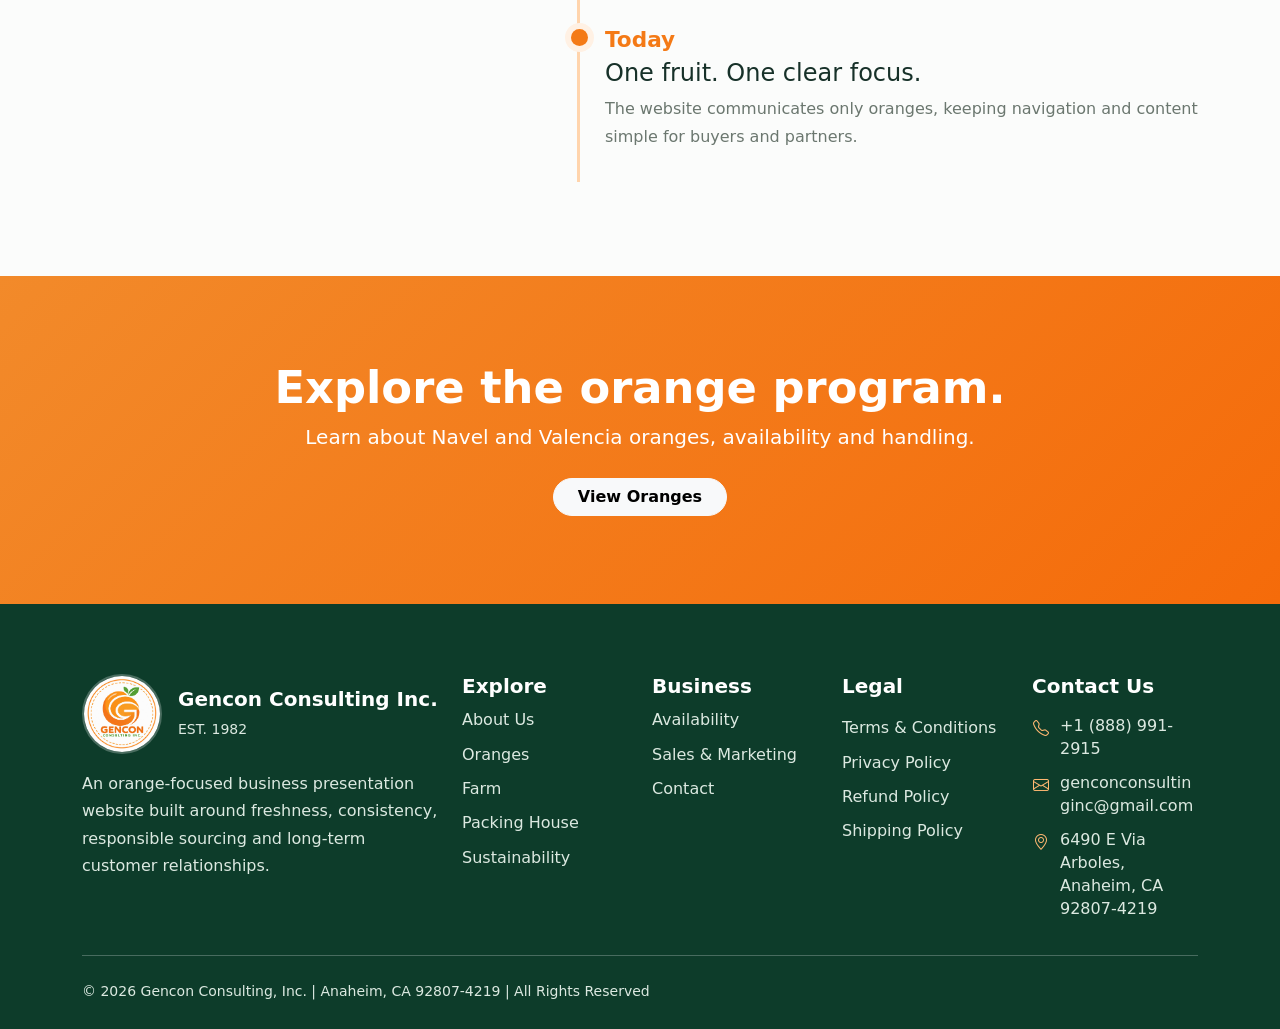
==== commit 0780006b: "new" ====
--- a/about.html
+++ b/about.html
@@ -13,12 +13,11 @@
  </head>
  <body>
 <div class="top-strip">
-   <div class="container d-flex justify-content-end  gap-3 flex-wrap">
+   <div class="container d-flex   gap-3 flex-wrap">
    
     <span>
-     <a href="tel:+18889912915" class="text-decoration-none text-white fw-bold">
-            <i class="bi bi-telephone-fill"></i>
-            +1 (888) 991-2915
+     <a class="text-decoration-none text-white fw-bold">
+            Mon-Sat 9:00 AM-5:00 PM (PST)
         </a>
     </span>
    </div>
@@ -144,13 +143,12 @@
         </div>
         <div>
            <!-- CART -->
-                <div class="nav-item">
-                    <a class="nav-link gencon-cart-link" href="#cart" id="cartToggle">
-                        <i class="bi bi-cart3"></i>
-                        Add to Cart
-                        <span class="gencon-cart-count" id="cartCount">0</span>
-                    </a>
-                  </div>
+                <span>
+     <a href="tel:+18889912915" class="text-decoration-none text-white fw-bold px-4 py-2" style="background-color: #ff8000; border-radius: 30px;">
+            <i class="bi bi-telephone-fill"></i>
+            +1 (888) 991-2915
+        </a>
+    </span>
         </div>
     </div>
 </nav>
--- a/assets/css/style.css
+++ b/assets/css/style.css
@@ -218,7 +218,7 @@
 .gencon-purchase-btn {
     background: #161616;
     color: #fff;
-    text-align: center;
+    text-align: center  ;
 }
 
 .gencon-checkout-btn {
@@ -231,7 +231,201 @@
     opacity: .9;
 }
 
-
+/* ==========================================
+   CART NAVBAR LINK
+========================================== */
+
+.gencon-cart-link {
+    display: none;
+    align-items: center;
+    gap: 7px;
+    cursor: pointer;
+    white-space: nowrap;
+}
+
+.gencon-cart-link i {
+    font-size: 18px;
+}
+
+.gencon-cart-count {
+    display: inline-flex;
+    align-items: center;
+    justify-content: center;
+    min-width: 22px;
+    height: 22px;
+    padding: 0 6px;
+    border-radius: 50px;
+    font-size: 12px;
+    font-weight: 700;
+    line-height: 1;
+}
+
+
+/* ==========================================
+   CART PANEL
+========================================== */
+
+.gencon-cart-panel {
+    position: fixed;
+    top: 0;
+    right: -420px;
+    width: 400px;
+    max-width: 100%;
+    height: 100vh;
+    background: #fff;
+    z-index: 99999;
+    box-shadow: -5px 0 25px rgba(0, 0, 0, 0.15);
+    transition: right 0.3s ease;
+    display: flex;
+    flex-direction: column;
+}
+
+.gencon-cart-panel.active {
+    right: 0;
+}
+
+
+/* ==========================================
+   CART HEADER
+========================================== */
+
+.gencon-cart-header {
+    display: flex;
+    align-items: center;
+    justify-content: space-between;
+    padding: 20px;
+    border-bottom: 1px solid #eee;
+}
+
+.gencon-cart-header h4 {
+    margin: 0;
+    font-size: 20px;
+    font-weight: 700;
+}
+
+.gencon-cart-header h4 i {
+    margin-right: 8px;
+}
+
+.gencon-cart-close {
+    border: 0;
+    background: transparent;
+    font-size: 20px;
+    cursor: pointer;
+    padding: 5px;
+}
+
+
+/* ==========================================
+   CART ITEMS
+========================================== */
+
+.gencon-cart-items {
+    flex: 1;
+    overflow-y: auto;
+    padding: 20px;
+}
+
+.gencon-cart-item {
+    display: flex;
+    align-items: center;
+    justify-content: space-between;
+    gap: 15px;
+    padding: 15px 0;
+    border-bottom: 1px solid #eee;
+}
+
+.gencon-cart-item-name {
+    font-weight: 600;
+}
+
+.gencon-cart-item-price {
+    white-space: nowrap;
+    font-weight: 600;
+}
+
+.gencon-empty-cart {
+    text-align: center;
+    color: #777;
+    padding: 40px 10px;
+}
+
+
+/* ==========================================
+   CART FOOTER
+========================================== */
+
+.gencon-cart-footer {
+    padding: 20px;
+    border-top: 1px solid #eee;
+}
+
+.gencon-cart-total {
+    display: flex;
+    justify-content: space-between;
+    align-items: center;
+    margin-bottom: 18px;
+    font-size: 17px;
+}
+
+.gencon-cart-total strong {
+    font-size: 20px;
+}
+
+
+/* ==========================================
+   CART BUTTONS
+========================================== */
+
+.gencon-cart-actions {
+    display: flex;
+    gap: 10px;
+}
+
+.gencon-purchase-btn,
+.gencon-checkout-btn {
+    flex: 1;
+    min-height: 48px;
+    display: flex;
+    align-items: center;
+    justify-content: center;
+    border: 0;
+    text-decoration: none;
+    cursor: pointer;
+    font-weight: 600;
+    border-radius: 6px;
+}
+
+.gencon-purchase-btn {
+    background: #222;
+    color: #fff;
+}
+
+.gencon-purchase-btn:hover {
+    color: #fff;
+}
+
+.gencon-checkout-btn {
+    background: #f26522;
+    color: #fff;
+}
+
+
+/* ==========================================
+   MOBILE
+========================================== */
+
+@media (max-width: 575px) {
+
+    .gencon-cart-panel {
+        width: 100%;
+    }
+
+    .gencon-cart-actions {
+        flex-direction: column;
+    }
+
+}
 a {
   text-decoration:none
 }
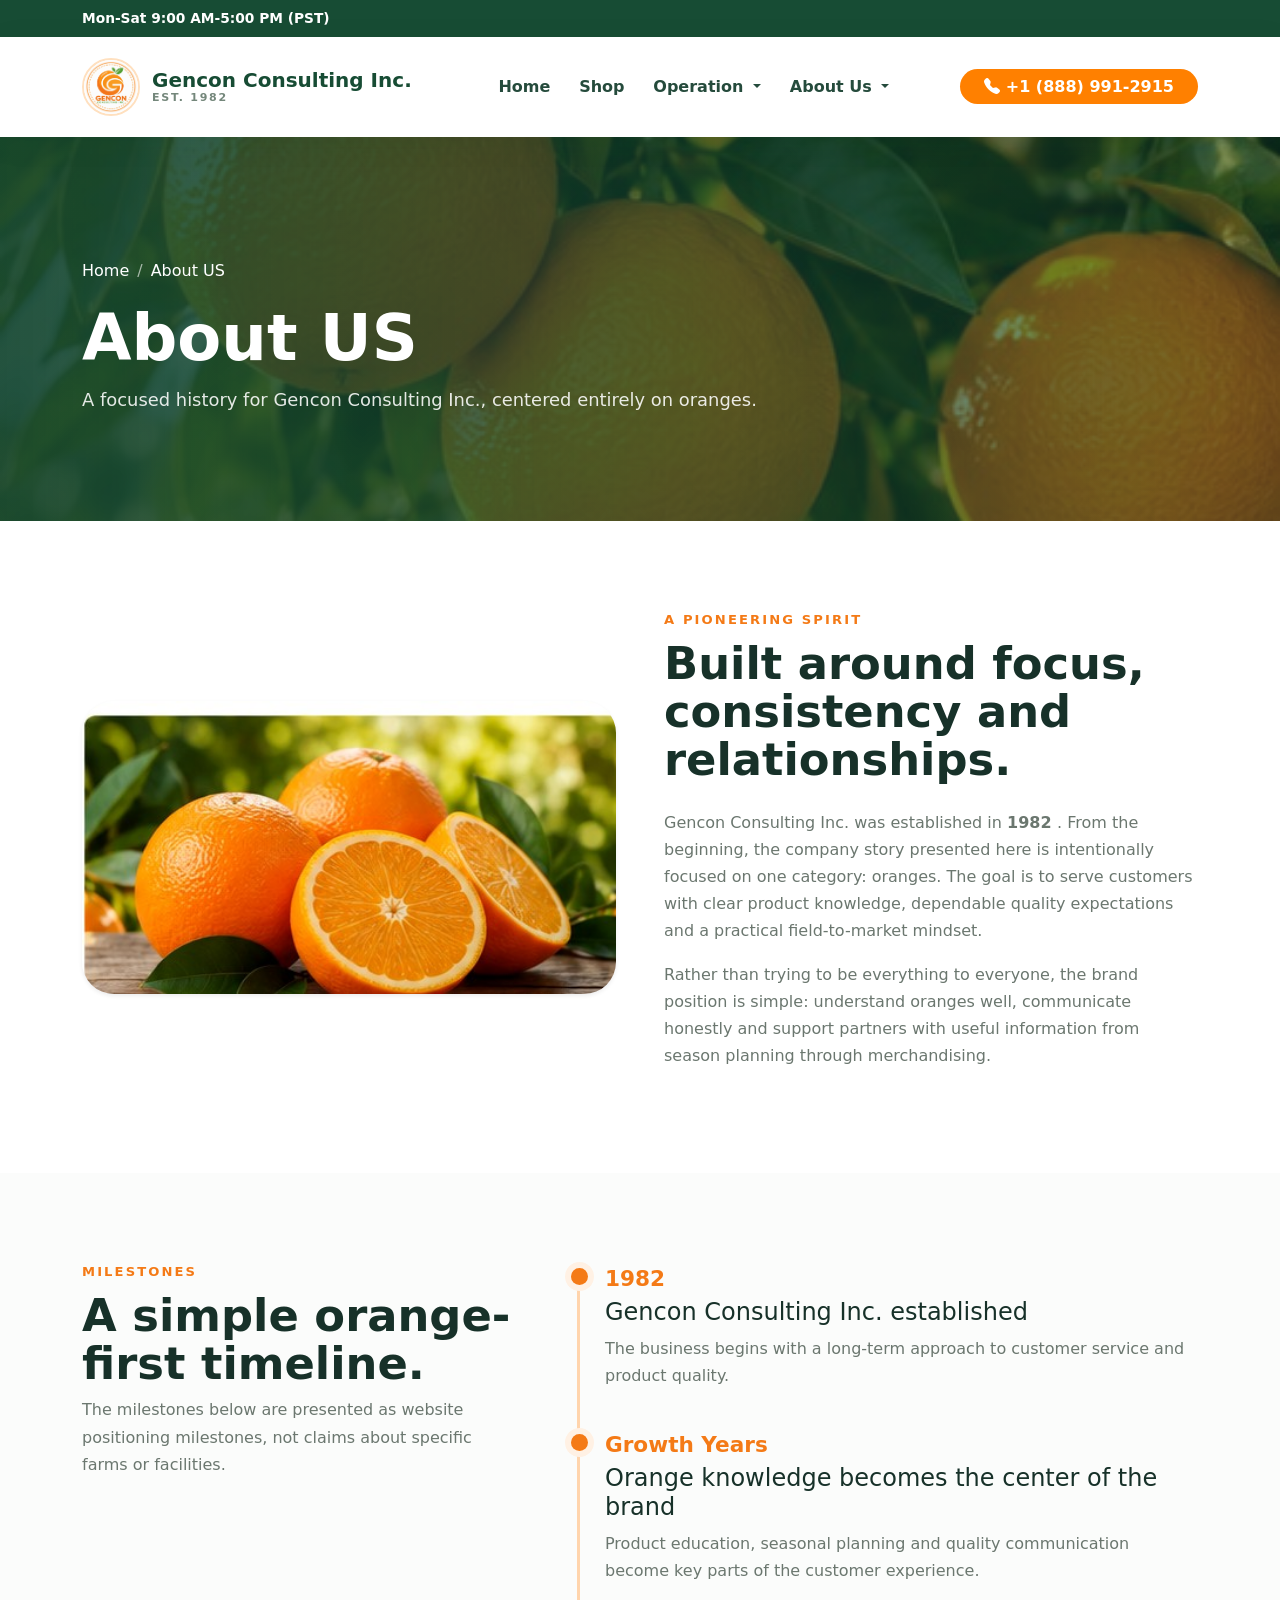
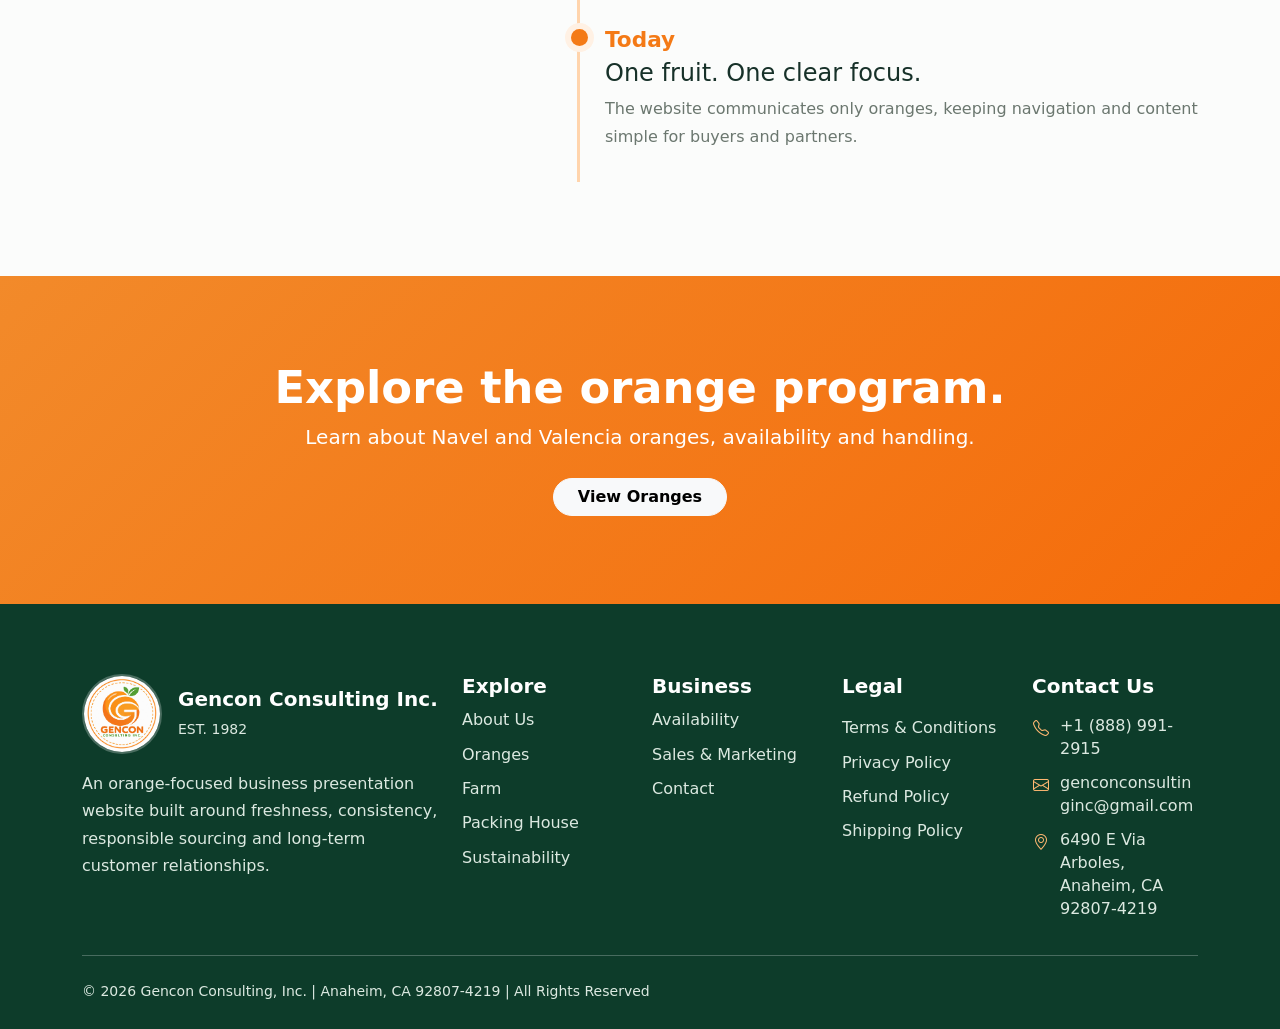
==== commit 5b6f4586: "new" ====
--- a/about.html
+++ b/about.html
@@ -188,9 +188,9 @@
        Built around focus, consistency and relationships.
       </h2>
       <p class="text-muted2 mt-4">
-       Gencon Consulting Inc. was formed on
+       Gencon Consulting Inc. was established in
        <strong>
-        01/02/1982
+         1982
        </strong>
        . From the beginning, the company story presented here is intentionally focused on one category: oranges. The goal is to serve customers with clear product knowledge, dependable quality expectations and a practical field-to-market mindset.
       </p>
@@ -219,10 +219,10 @@
       <div class="timeline">
        <div class="timeline-item">
         <div class="timeline-year">
-         01/02/1982
+        1982
         </div>
         <h4>
-         Gencon Consulting Inc. formed
+         Gencon Consulting Inc. established
         </h4>
         <p class="text-muted2 mb-0">
          The business begins with a long-term approach to customer service and product quality.
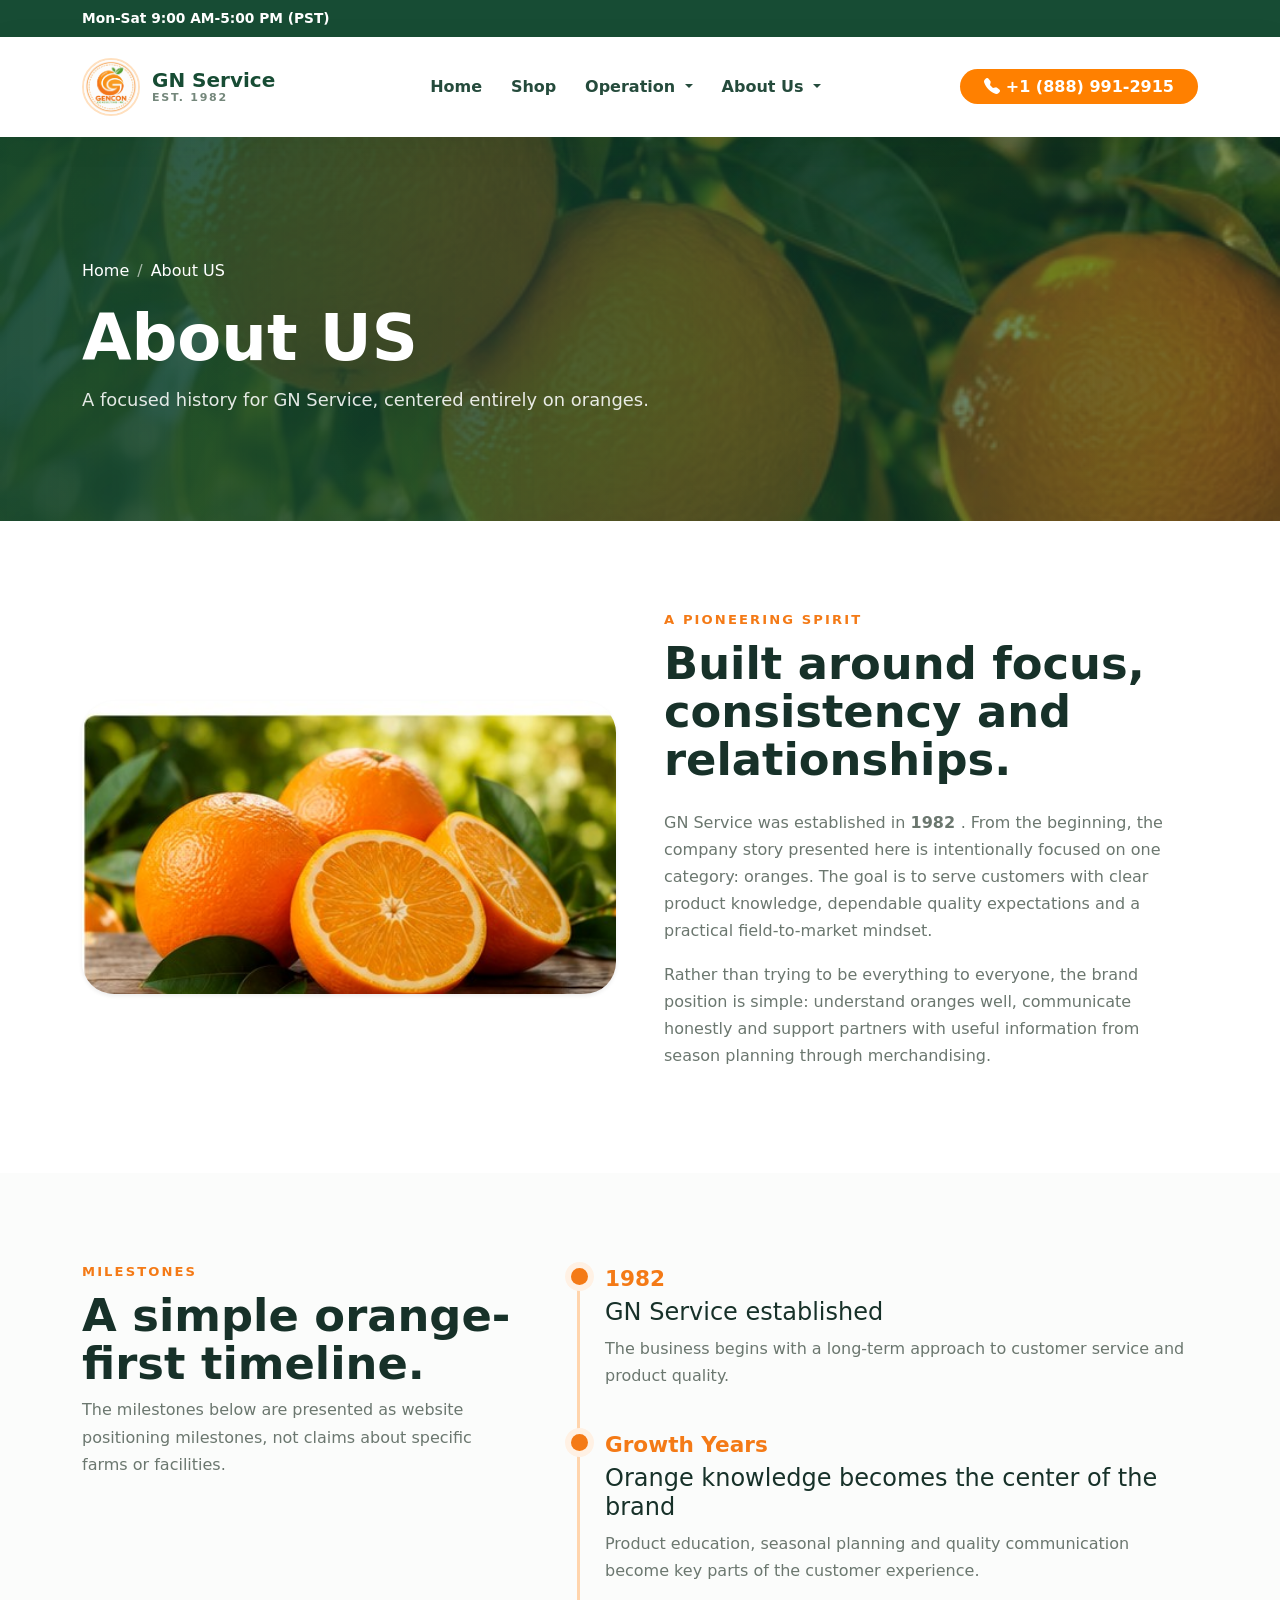
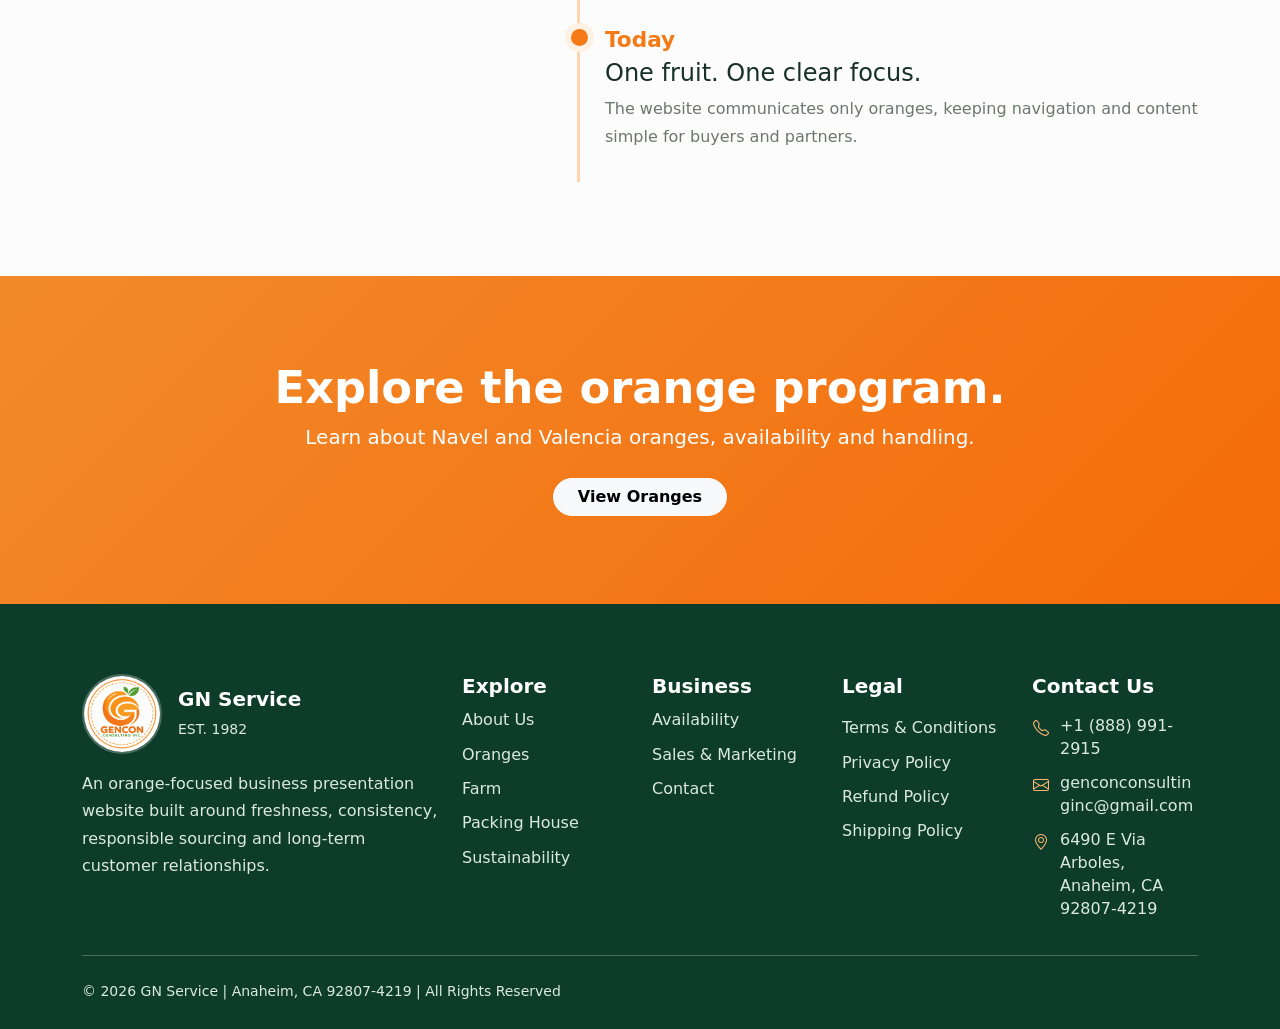
==== commit 6d23a272: "new" ====
--- a/about.html
+++ b/about.html
@@ -4,9 +4,9 @@
   <meta charset="utf-8"/>
   <meta content="width=device-width, initial-scale=1" name="viewport"/>
   <title>
-   Our Story | Gencon Consulting Inc.
+   Our Story | GN Service
   </title>
-  <meta content="Gencon Consulting Inc. orange website" name="description"/>
+  <meta content="GN Service orange website" name="description"/>
   <link href="https://cdn.jsdelivr.net/npm/bootstrap@5.3.3/dist/css/bootstrap.min.css" rel="stylesheet"/>
   <link href="https://cdn.jsdelivr.net/npm/bootstrap-icons@1.11.3/font/bootstrap-icons.min.css" rel="stylesheet"/>
   <link href="assets/css/style.css" rel="stylesheet"/>
@@ -28,13 +28,13 @@
 
         <a class="navbar-brand" href="/">
             <img
-                alt="Gencon Consulting Inc. orange logo"
+                alt="GN Service orange logo"
                 class="brand-logo"
                 src="assets/img/gencon-logo.jpg"
             />
 
             <span class="brand-name">
-                Gencon Consulting Inc.
+                GN Service
                 <small>EST. 1982</small>
             </span>
         </a>
@@ -170,7 +170,7 @@
      About US
     </h1>
     <p>
-     A focused history for Gencon Consulting Inc., centered entirely on oranges.
+     A focused history for GN Service, centered entirely on oranges.
     </p>
    </div>
   </section>
@@ -188,7 +188,7 @@
        Built around focus, consistency and relationships.
       </h2>
       <p class="text-muted2 mt-4">
-       Gencon Consulting Inc. was established in
+       GN Service was established in
        <strong>
          1982
        </strong>
@@ -222,7 +222,7 @@
         1982
         </div>
         <h4>
-         Gencon Consulting Inc. established
+         GN Service established
         </h4>
         <p class="text-muted2 mb-0">
          The business begins with a long-term approach to customer service and product quality.
@@ -273,10 +273,10 @@
     <div class="row g-4">
      <div class="col-lg-4">
       <div class="d-flex align-items-center gap-3 mb-3">
-       <img alt="Gencon Consulting Inc. logo" class="footer-logo" src="assets/img/gencon-logo.jpg"/>
+       <img alt="GN Service logo" class="footer-logo" src="assets/img/gencon-logo.jpg"/>
        <div>
         <h5 class="mb-1">
-         Gencon Consulting Inc.
+         GN Service
         </h5>
         <small>
          EST. 1982
@@ -374,7 +374,7 @@
     <hr class="border-light opacity-25 my-4"/>
     <div class="d-flex justify-content-between flex-wrap gap-2 small">
      <span>
-      © 2026 Gencon Consulting, Inc. | Anaheim, CA 92807-4219 | All Rights Reserved
+      © 2026 GN Service | Anaheim, CA 92807-4219 | All Rights Reserved
      </span>
      
     </div>
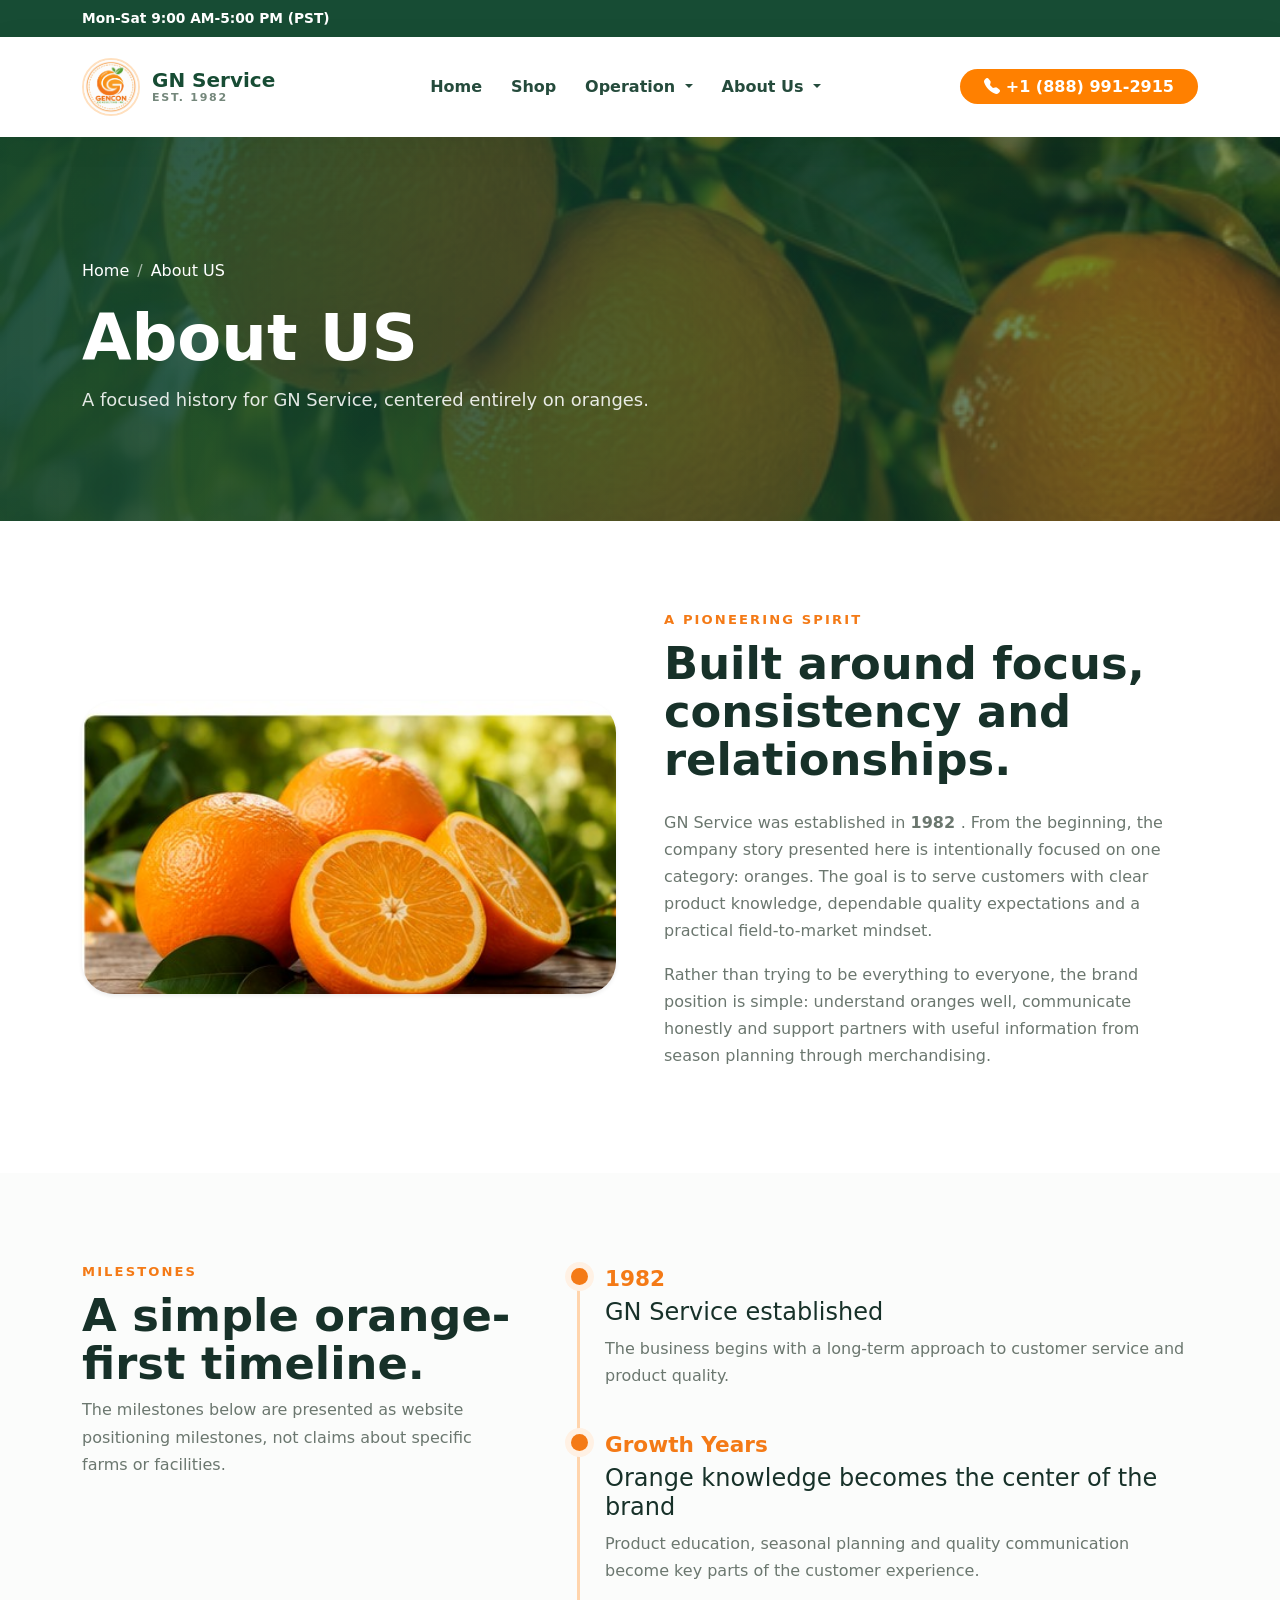
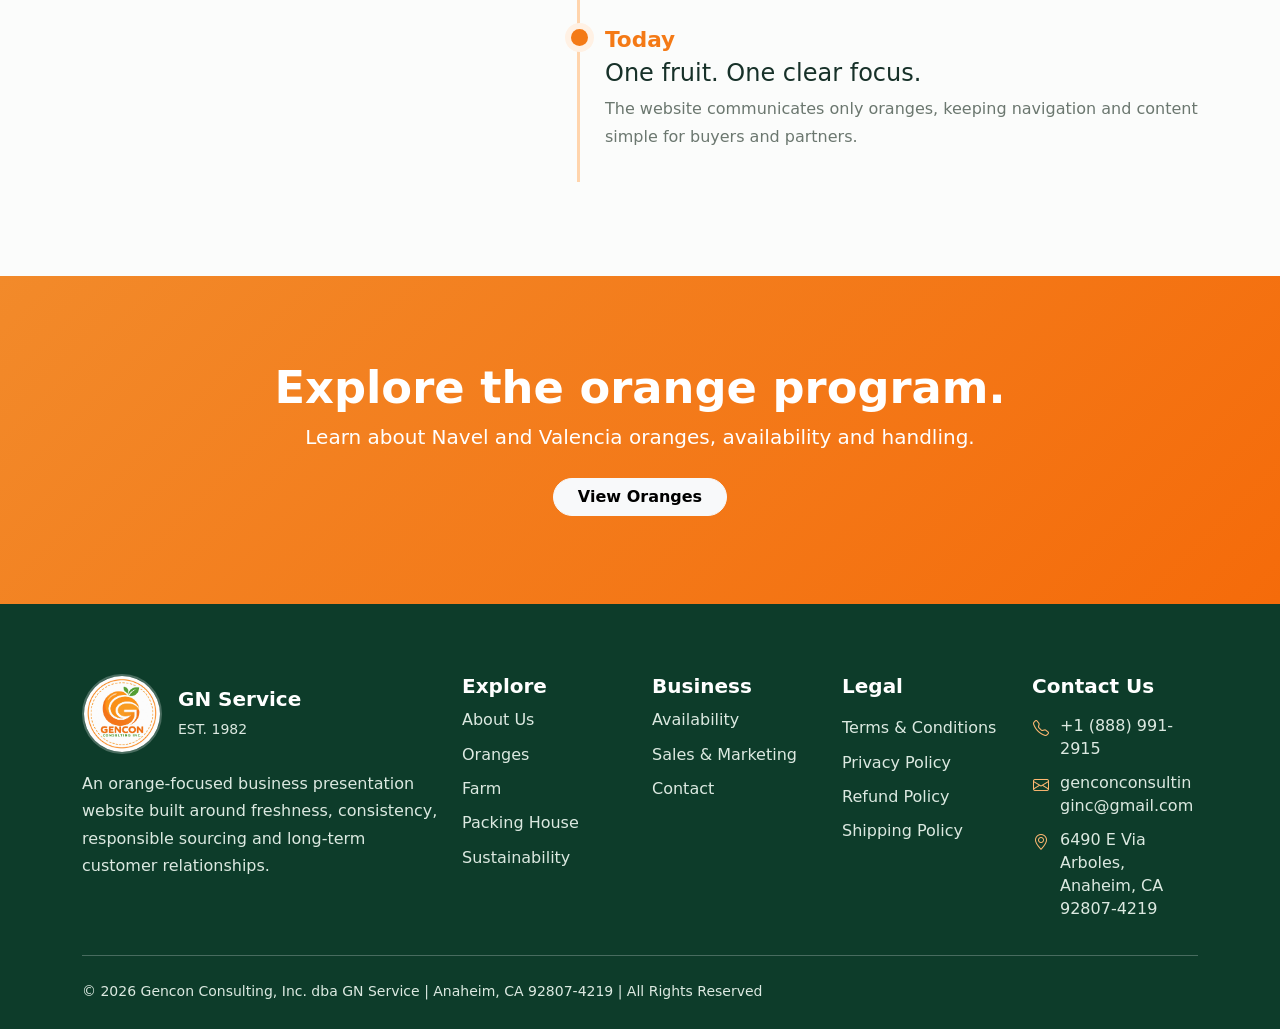
==== commit 0c5e82c1: "new" ====
--- a/about.html
+++ b/about.html
@@ -374,7 +374,7 @@
     <hr class="border-light opacity-25 my-4"/>
     <div class="d-flex justify-content-between flex-wrap gap-2 small">
      <span>
-      © 2026 GN Service | Anaheim, CA 92807-4219 | All Rights Reserved
+      © 2026 Gencon Consulting, Inc. dba GN Service | Anaheim, CA 92807-4219 | All Rights Reserved
      </span>
      
     </div>
